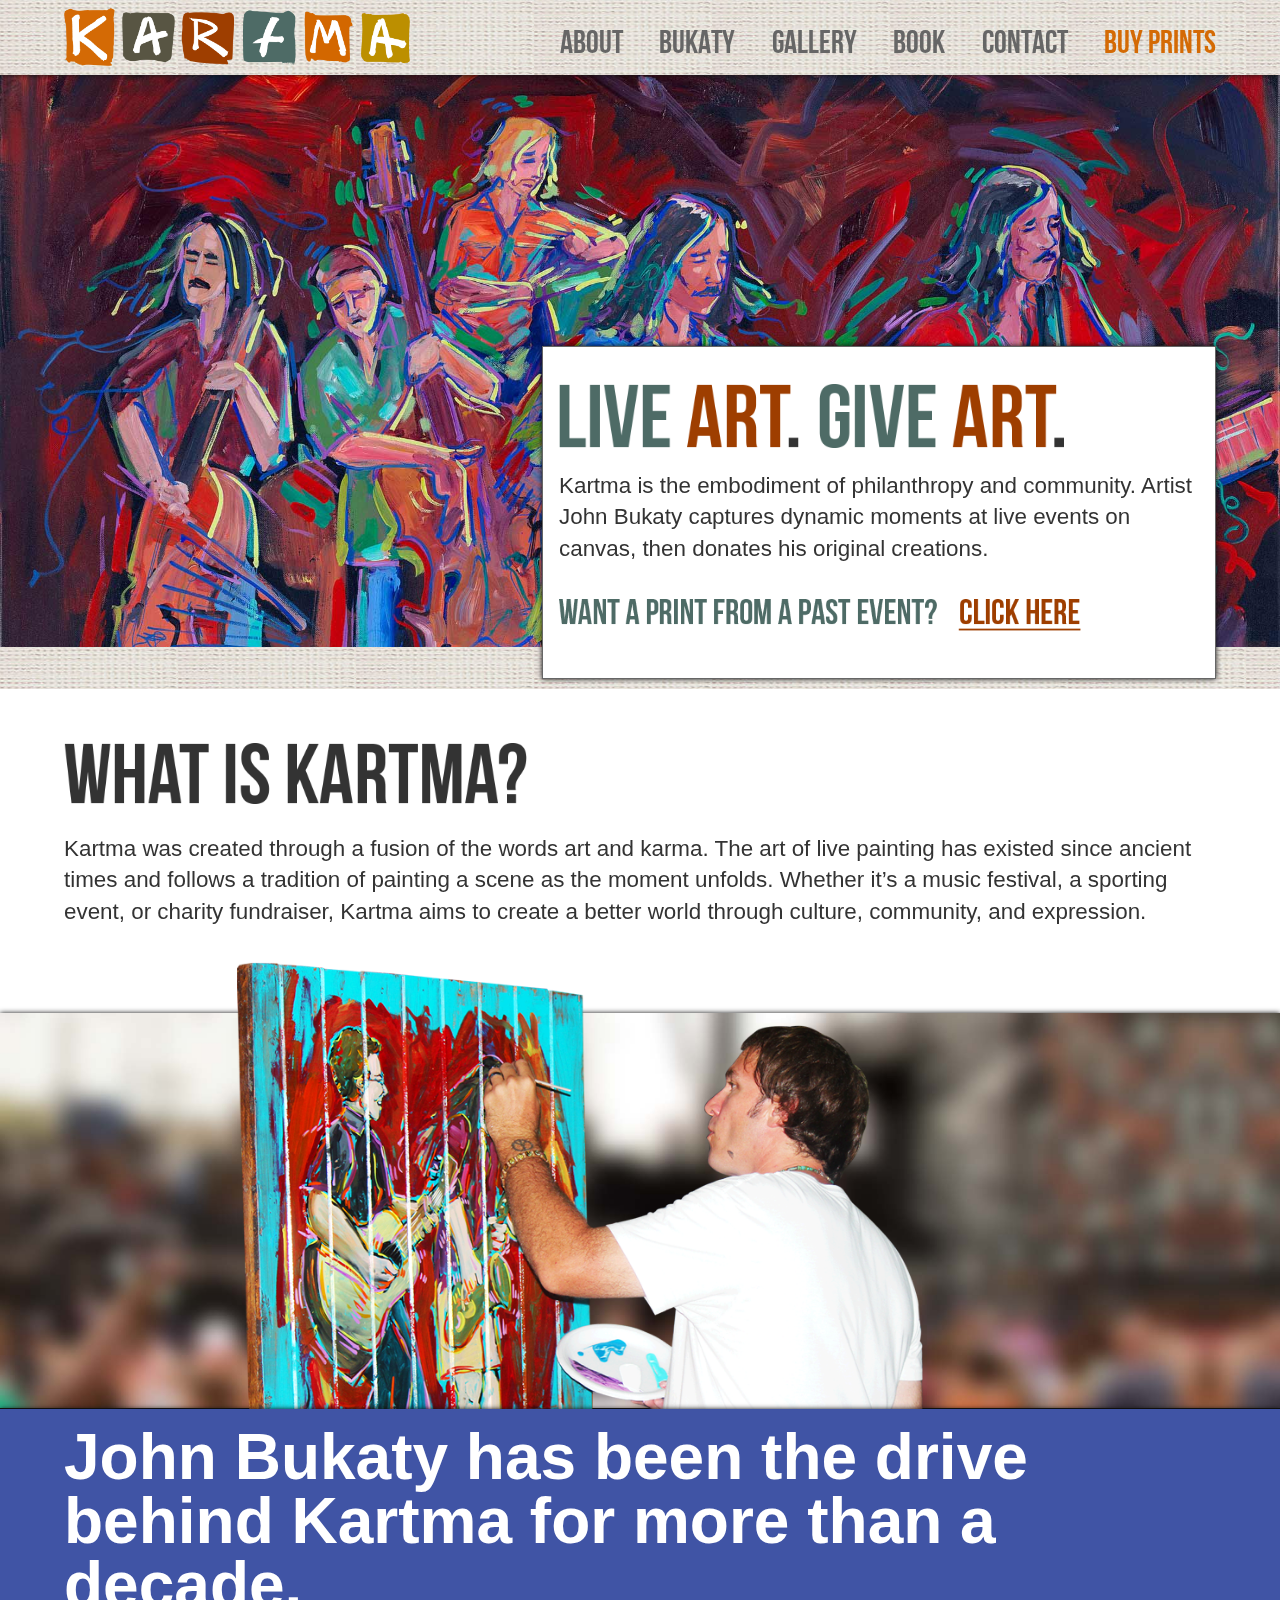
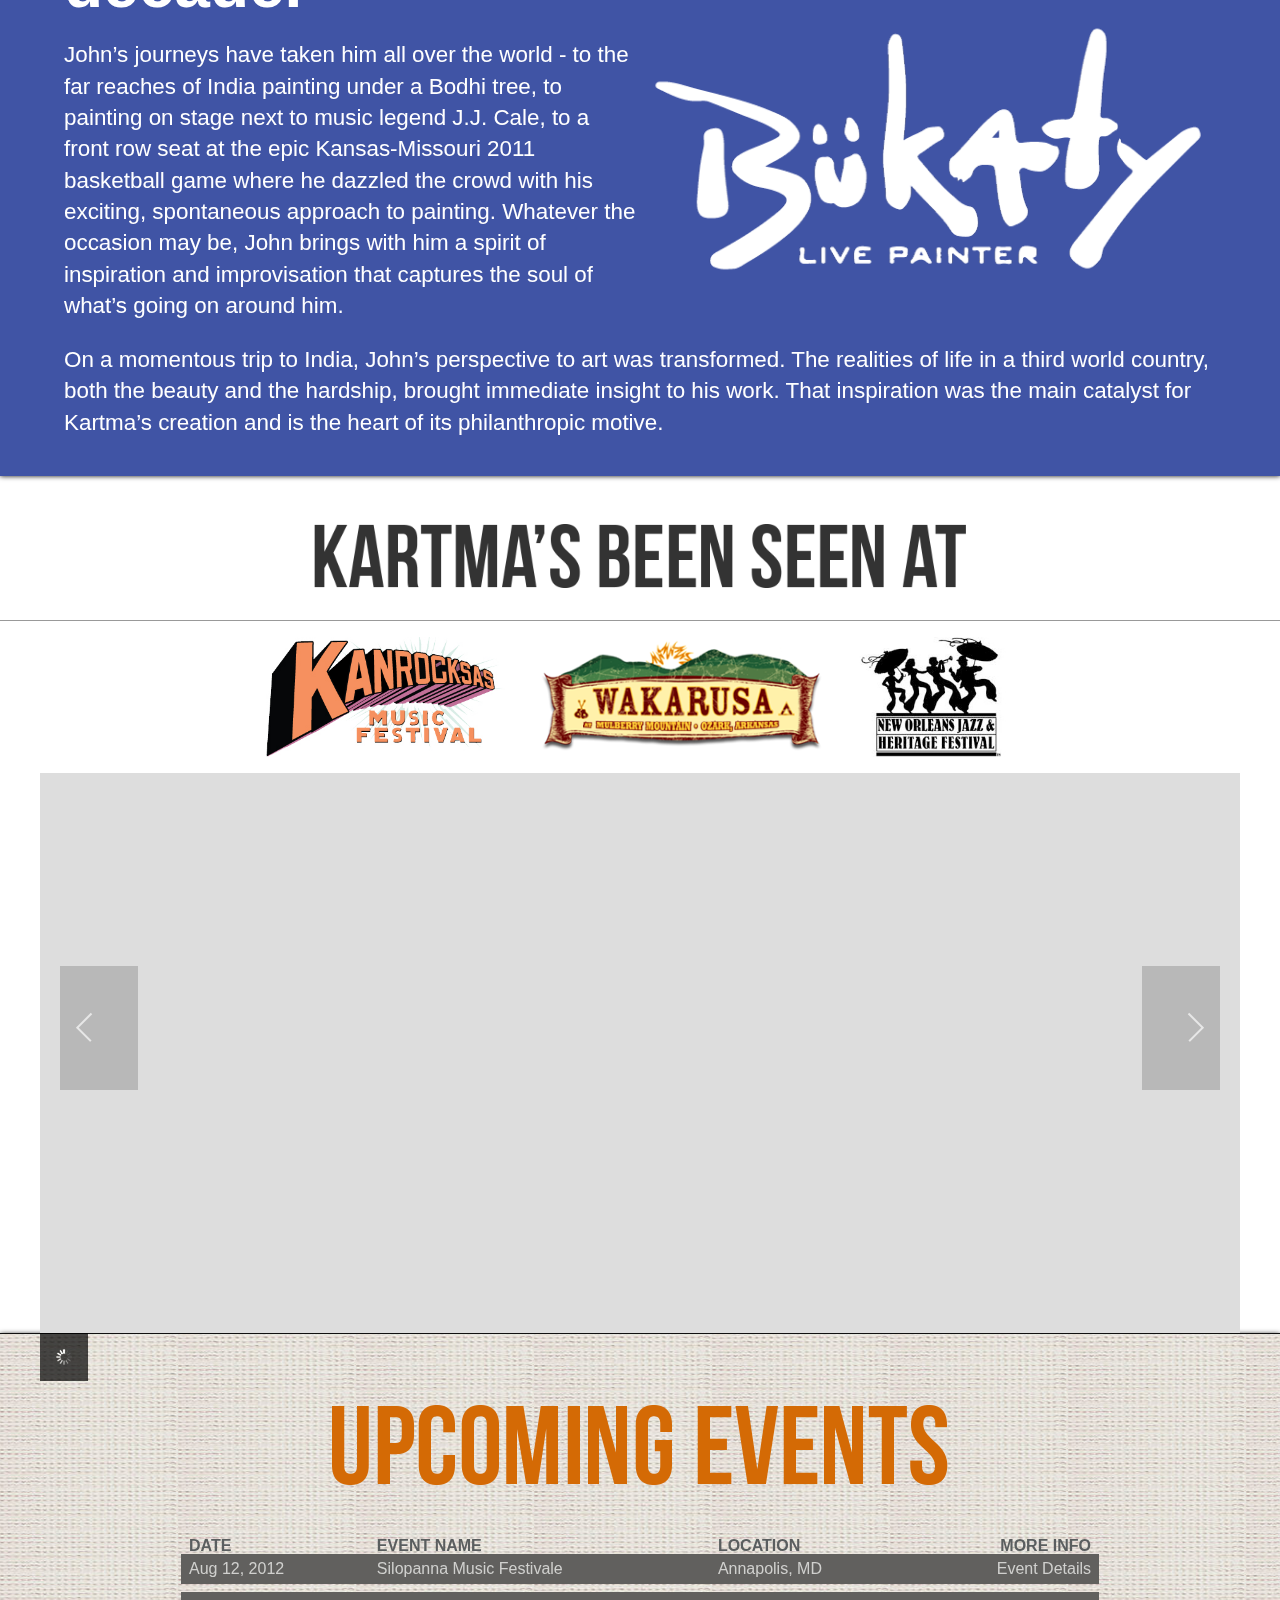
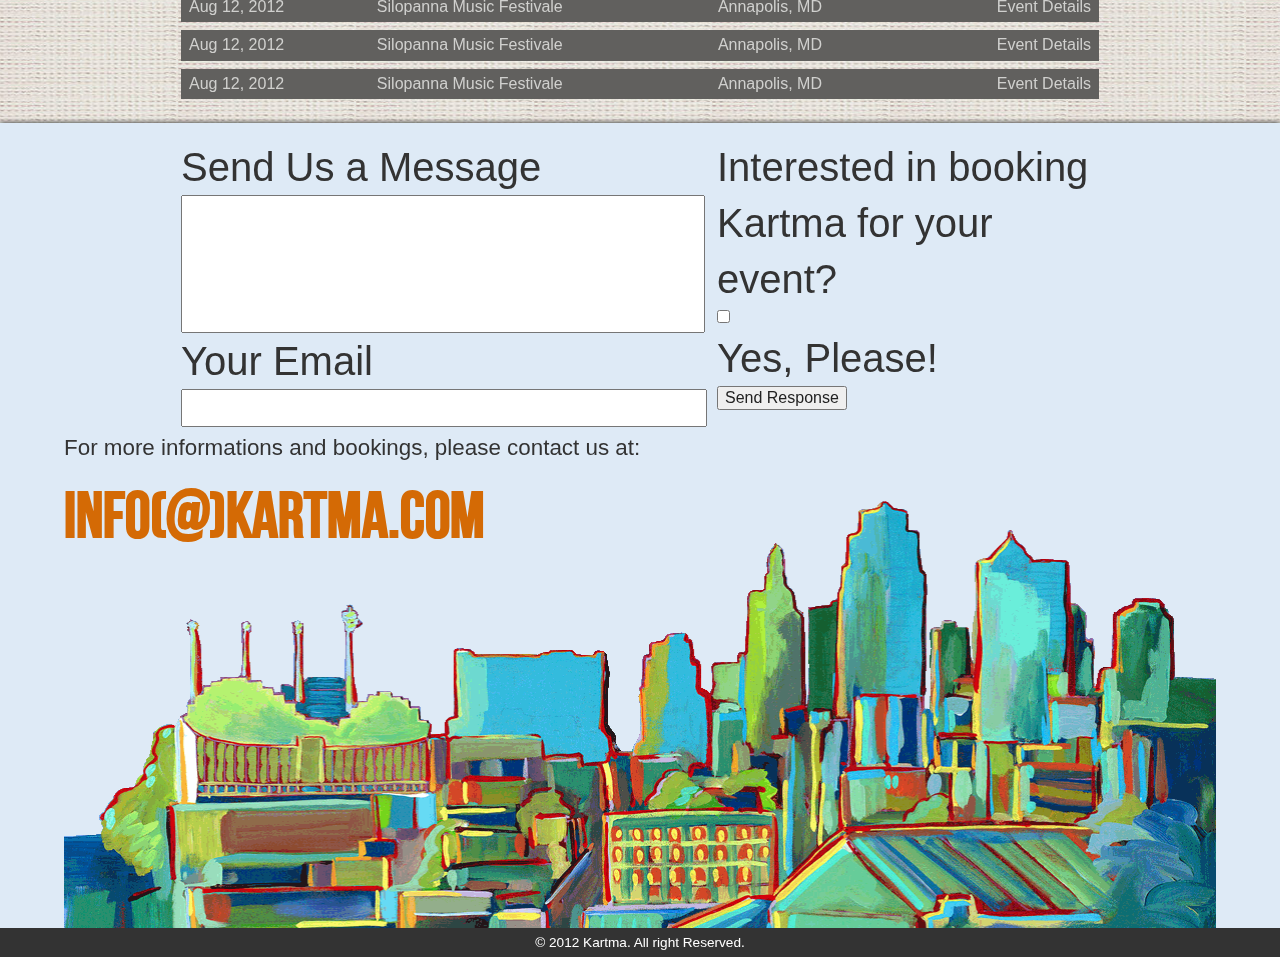
==== index.html @ 20abb948 "completed events and added contact" ====
<!doctype html>
<!--[if lt IE 7]> <html class="no-js lt-ie9 lt-ie8 lt-ie7" lang="en"> <![endif]-->
<!--[if IE 7]>    <html class="no-js lt-ie9 lt-ie8" lang="en"> <![endif]-->
<!--[if IE 8]>    <html class="no-js lt-ie9" lang="en"> <![endif]-->
<!--[if gt IE 8]><!--> <html class="no-js" lang="en"> <!--<![endif]-->
<head>
  <meta charset="utf-8">
  <meta http-equiv="X-UA-Compatible" content="IE=edge,chrome=1">
  <title>Kartma | Live Event Painting and Prints</title>
  <meta name="description" content="Kartma features live painter John Bukaty, donating his original works and selling prints.">
  <meta name="author" content="Coty Beasley & Beasley Creative">

  <meta name="viewport" content="width=device-width">
  <link rel="stylesheet" href="css/style.css">

  <script src="js/libs/modernizr-2.5.3.min.js"></script>
  <script src="js/ijp-0.6.js"></script>
</head>
<body>
  <!--[if lt IE 7]><p class=chromeframe>Your browser is <em>ancient!</em> <a href="http://browsehappy.com/">Upgrade to a different browser</a> or <a href="http://www.google.com/chromeframe/?redirect=true">install Google Chrome Frame</a> to experience this site.</p><![endif]-->
  <nav class="shadow clearfix">
    <hgroup class="clearfix">
      <img id="mainLogo" src="img/kartma_logo_horiz.png" title="Kartma Live Art Prints" alt="Kartma Logo">
    <div id="mainNav">
      <a href="#about">About</a>
      <a href="#bukatyHeader">Bukaty</a>
      <a href="#seenAt">Gallery</a>
      <a href="#contact">Book</a>
      <a href="#contact">Contact</a>
      <a id="buyPrints" href="http://kartma.bigcartel.com">Buy Prints</a>
    </div><!-- end #mainNav -->
    </hgroup>
  </nav>
  
  <header class="clearfix">
    <article class="shadow">
      <h1>
        <img src="img/liveart_giveart.png" title="Live Art. Give Art." alt="Live Art. Give Art.">
      </h1>
      <p>Kartma is the embodiment of philanthropy and community. Artist John Bukaty captures dynamic moments at live events on canvas, then donates his original creations.</p>
      <h2>
        <a href="http://kartma.bigcartel.com"><img src="img/wantPastPrint.png" title="Want a print of one of our pieces?"></a>
      </h2>
    </article>
  </header>
  <section id="about">
    <article>
      <h1 class="title">
        <img src="img/aboutKartma.png">
      </h1>
      <p>Kartma was created through a fusion of the words art and karma. The art of live painting has existed since ancient times and follows a tradition of painting a scene as the moment unfolds. Whether it’s a music festival, a sporting event, or charity fundraiser, Kartma aims to create a better world through culture, community, and expression.</p>
    </article>
  </section>
  <div id="bukatyHeader" class="shadow">
    <div id="bukatyWrapper">
      <img id="JohnBukaty" src="img/JohnBukaty.png">
    </div><!-- end #JohnBukaty -->
  </div><!-- end #bukatyHeader -->
  <section id="bukaty" class="shadow">
    <article class="clearfix">
      <h1>John Bukaty has been the drive behind Kartma for more than a decade.</h1>
      <img src="img/bukatyLogo.png">
      <p>John’s journeys have taken him all over the world - to the far reaches of India painting under a Bodhi tree, to painting on stage next to music legend J.J. Cale, to a front row seat at the epic Kansas-Missouri 2011 basketball game where he dazzled the crowd with his exciting, spontaneous approach to painting. Whatever the occasion may be, John brings with him a spirit of inspiration and improvisation that captures the soul of what’s going on around him.</p>
      <p>On a momentous trip to India, John’s perspective to art was transformed. The realities of life in a third world country, both the beauty and the hardship, brought immediate insight to his work. That inspiration was the main catalyst for Kartma’s creation and is the heart of its philanthropic motive.</p>
    </article>
  </section>
  <section id="seenAt" class="clearfix">
    <h1 class="title"><img class="center" src="img/seenAt.png"></h1>
    <div id="seenAt_Logos">
      <img src="img/events/kanrocksas_logo.jpg" title="Kanrocksas" alt="Kanrocksas">
      <img src="img/events/wakarusa_logo.png" title="Wakarusa" alt="Wakarusa">
      <img src="img/events/noJazzFest_logo.jpg" title="New Orleans Jazz Fest" alt="New Orleans Jazz Fest">
    </div><!-- end #seenAt_Logos -->
    <div id="galleriaWrap" class="clearfix">
      <article id="galleria"></article>
    </div><!-- end #galleriaWrap -->
  </section>

  <section id="events" class="clearfix shadow">
    <img class="ui-upcoming-events" src="img/eventsTitle.png" />
    <table>
      <thead>
        <tr>
          <th>Date</th>
          <th>Event Name</th>
          <th>Location</th>
          <th class="info">More Info</th>
        </tr>
      </thead>
      <tbody>
        <!--js-->
      </tbody>
    </table>
  </section>

  <section id="contact" class="clearfix shadow">

    <form name="contact.php">
      <div class="left">
        <fieldset>
          <label for="form-message">Send Us a Message</label>
          <textarea id="form-message"></textarea>
        </fieldset>
        <fieldset>
          <label for="form-email">Your Email</label>
          <input id="form-email" type="text"/>
        </fieldset>
      </div>
      <fieldset class="book-prompt">
        <label for="form-booking">Interested in booking Kartma for your event?</label>
        <input id="form-booking" type="checkbox"/>
        <label for="form-booking">Yes, Please!</label>
      </fieldset>
      <input type="submit" name="submit" value="Send Response">
    </form>

    <article>
      <p>For more informations and bookings, please contact us at:</p>
      <h1 class="title orange">info(@)kartma.com</h1>
      <img class="footer-bg" src="img/footerBackground.png">
    </article>
  </section>

  <footer>
    <small>&copy 2012 Kartma. All right Reserved.</small>
  </footer>


  <script src="//ajax.googleapis.com/ajax/libs/jquery/1.7.1/jquery.min.js"></script>
  <script>window.jQuery || document.write('<script src="js/libs/jquery-1.7.1.min.js"><\/script>')</script>

  <script src="js/plugins.js"></script>
  <script src="js/script.js"></script>
  <script src="js/supersized.js"></script>
  <!-- load Galleria -->
  <script src="js/galleria/galleria-1.2.8.min.js"></script>
  <!-- load picasa plugin -->
  <script src="js/galleria/plugins/picasa/galleria.picasa.min.js"></script>

  <script>
    jQuery(function($){
      
      $.supersized({
        slides  :   [ {image : 'img/banner.jpg'} ]
      });

    });

    $(window).load(function() {
  
      $("header, #supersized").animate({
      opacity: 1
      }, 600);
      $('nav, #container').delay(1200).slideDown(2000);
    
  });
  </script>

  <script>
  // Load the classic theme
  Galleria.loadTheme('js/galleria/themes/classic/galleria.classic.min.js');

  // Initialize Galleria
  Galleria.run('#galleria', {
      picasa: 'useralbum:110191036223292858666/Kartma',
      picasaOptions: {
          sort: 'date-posted-desc',
          imageSize: 'big'
      }
  });
  </script>

  <script>
    var _gaq=[['_setAccount','UA-31805864-2'],['_trackPageview']];
    (function(d,t){var g=d.createElement(t),s=d.getElementsByTagName(t)[0];
    g.src=('https:'==location.protocol?'//ssl':'//www')+'.google-analytics.com/ga.js';
    s.parentNode.insertBefore(g,s)}(document,'script'));
  </script>
</body>

</html>
---- css/style.css ----
/* HTML5 Boilerplate  */

@font-face {
    font-family: 'BebasNeueRegular';
    src: url('BebasNeue-webfont.eot');
    src: url('BebasNeue-webfont.eot?#iefix') format('embedded-opentype'),
         url('BebasNeue-webfont.woff') format('woff'),
         url('BebasNeue-webfont.ttf') format('truetype'),
         url('BebasNeue-webfont.svg#BebasNeueRegular') format('svg');
    font-weight: normal;
    font-style: normal;
}

@font-face {
    font-family: 'DistrictThin';
    src: url('DistThin.otf') format('opentype');
    font-weight: normal;
    font-style: normal;
}

article, aside, details, figcaption, figure, footer, header, hgroup, nav, section { display: block; }
audio, canvas, video { display: inline-block; *display: inline; *zoom: 1; }
audio:not([controls]) { display: none; }
[hidden] { display: none; }

html { font-size: 100%; -webkit-text-size-adjust: 100%; -ms-text-size-adjust: 100%; }
html, button, input, select, textarea { font-family: sans-serif; color: #222; }
body { margin: 0; font-size: 1em; line-height: 1.4; }

::-moz-selection { background: #D46A05; color: #fff; text-shadow: none; }
::selection { background: #D46A05; color: #fff; text-shadow: none; }

a { color: #00e; }
a:visited { color: #551a8b; }
a:hover { color: #06e; }
a:focus { outline: thin dotted; }
a:hover, a:active { outline: 0; }
abbr[title] { border-bottom: 1px dotted; }
b, strong { font-weight: bold; }
blockquote { margin: 1em 40px; }
dfn { font-style: italic; }
hr { display: block; height: 1px; border: 0; border-top: 1px solid #ccc; margin: 1em 0; padding: 0; }
ins { background: #ff9; color: #000; text-decoration: none; }
mark { background: #ff0; color: #000; font-style: italic; font-weight: bold; }
pre, code, kbd, samp { font-family: monospace, serif; _font-family: 'courier new', monospace; font-size: 1em; }
pre { white-space: pre; white-space: pre-wrap; word-wrap: break-word; }

q { quotes: none; }
q:before, q:after { content: ""; content: none; }
small { font-size: 85%; }
sub, sup { font-size: 75%; line-height: 0; position: relative; vertical-align: baseline; }
sup { top: -0.5em; }
sub { bottom: -0.25em; }

ul, ol { margin: 1em 0; padding: 0 0 0 40px; }
dd { margin: 0 0 0 40px; }
nav ul, nav ol { list-style: none; list-style-image: none; margin: 0; padding: 0; }

img { border: 0; -ms-interpolation-mode: bicubic; vertical-align: middle; }
svg:not(:root) { overflow: hidden; }
figure { margin: 0; }

form { margin: 0; }
fieldset { border: 0; margin: 0; padding: 0; }

label { cursor: pointer; }
legend { border: 0; *margin-left: -7px; padding: 0; white-space: normal; }
button, input, select, textarea { font-size: 100%; margin: 0; vertical-align: baseline; *vertical-align: middle; }
button, input { line-height: normal; }
button, input[type="button"], input[type="reset"], input[type="submit"] { cursor: pointer; -webkit-appearance: button; *overflow: visible; }
button[disabled], input[disabled] { cursor: default; }
input[type="checkbox"], input[type="radio"] { box-sizing: border-box; padding: 0; *width: 13px; *height: 13px; }
input[type="search"] { -webkit-appearance: textfield; -moz-box-sizing: content-box; -webkit-box-sizing: content-box; box-sizing: content-box; }
input[type="search"]::-webkit-search-decoration, input[type="search"]::-webkit-search-cancel-button { -webkit-appearance: none; }
button::-moz-focus-inner, input::-moz-focus-inner { border: 0; padding: 0; }
textarea { overflow: auto; vertical-align: top; resize: vertical; }
input:valid, textarea:valid {  }
input:invalid, textarea:invalid { background-color: #f0dddd; }

table { border-collapse: collapse; border-spacing: 0; }
td { vertical-align: top; }

.chromeframe { margin: 0.2em 0; background: #ccc; color: black; padding: 0.2em 0; }

/* ************
 Page Styles 
 *************/

/* Global Styles */
body {background:#111; font-family:helvetica, sans-serif; color: #333;}
h1 img, h2 img { height:1em; }
.center {display:block; margin:0 auto;}
a {text-decoration:none;}

/* Brand Colors */
.blue { color:#4e6b66; }
.sienna { color:#9e3e00; }
.orange { color:#d46a05; }
.grey { color:#666; }
.black { color:#333; }

/* Typography */
.title{font-family:'BebasNeueRegular';}
.title img {max-width:100%;}
h1 {-webkit-margin-before: 0; -webkit-margin-after: 0;}
h1 {font-size:4em; margin: 0; line-height: 1em;}
h2 {font-size:2em;}
p { font-size:1.4em; }

/* Animation Styles */
#supersized, header { opacity:0; }

/* Global CSS3 Effects */
.shadow {
-moz-box-shadow: 0 0 5px #111;
-webkit-box-shadow: 0 0 5px #111;
box-shadow: 0 0 5px #111;
}

/* Global & Main Containers */
header { display: block; width:90%; margin:0 auto; }
section, footer {display: block; width:100%; margin:0;}
section {background:#fff; padding:1em 0;}
hgroup, section article { margin:0 auto; }
article, #bukatyWrapper {max-width: 1200px; width:90%;}

/* Navigation */
nav {background:url(../img/canvasTexture.jpg); position:fixed; top:0; left:0; width:100%; padding: 0.5em 0; z-index:1000;}
nav a, nav a:visited, nav a:active {font-size:2em; margin-left:1em; color:#666; font-family:'BebasNeueRegular', sans-serif; text-transform:uppercase;}
nav a:hover {color:#333;}
hgroup {width:90%;}
#mainLogo {float:left;}
#mainLogo {min-width:10%; max-width:30%;}
#mainNav {float:right; text-align:right; margin-top:1.2%;}
#buyPrints {color:#d46a05;}
#buyPrints:hover {color:#000;}


/* Header */
#banner {display: block; width:100%; max-width:1920px; margin:0 auto;}
header {position: relative;}
header article {margin-top:30%; float:right; background:#fff; padding:2em 1em 1em; width:40em; border:1px solid #666;}

/* About */
#about { background: url(../img/canvasTexture.jpg) #fff repeat-x; padding:4em 0 4em; margin-top:-2.5%;}
#about article {padding-top:2em;}

/* Bukaty */
#bukatyHeader {background:url(../img/bukatySpot_bkground.jpg) repeat-x left top; background-size:auto 100%; width:100%; height:auto; position: relative; z-index:200;}
#bukatyWrapper {display:block; margin:0 auto; text-align:center;}
img#JohnBukaty {margin-top: -3.2em; z-index:900; width:60%; margin-right:10%;}
#bukaty {background:#4054a5; color:#fff; z-index:300; position: relative; padding:1em 0;}
#bukaty article h1 {display: block; width:100%;}
#bukaty article img {float:right; width:50%;}

/* Seen At */
#seenAt {padding-bottom:0;border-bottom:1px solid #111;}
#seenAt h1 {padding:0.5em; border-bottom:1px solid #999;}
#seenAt_Logos {text-align:center;}
#seenAt_Logos img {padding:1em 1%; max-width:23%; max-height:7.5em;}

/* Gallery */
#galleriaWrap {background:#fff;}
#galleria {width:100%;}
.galleria-thumbnails {margin:0 auto;}

/* Events */
#events{
 background:url(../img/canvasTexture.jpg);
}
#events .ui-upcoming-events{
  margin: 55px auto 30px;
  display: block;
}
#events table{
  margin: auto;
  border-collapse: separate;
  border-spacing: 0 8px;
  width: 918px;
}
#events a{
  color: #D0D0CE;
}
#events th{
  text-transform: uppercase;
  color: #5A5E5F;
  padding: 0 8px;
  text-align: left;
  position: relative;
  top: 12px;
}
#events td{
  background: #61605E;
  padding: 4px 8px;
  color: #D0D0CE;
}
#events .info{
  text-align: right;
}

/* Contact */
#contact{
  background: #deeaf6;
  background-size: auto 100%;
  padding-bottom:0;
  overflow: hidden;
}
#contact form{
  margin: auto;
  width: 918px;
}
#contact label{
  display: block;
  font-size: 40px;
}
#contact textarea,
#contact [type="text"]{
  width: 506px;
  padding: 8px;
}
#contact textarea{
  height: 120px;
  resize: none;
}
#contact .book-prompt{
  float: none;
  overflow: hidden;
}
#contact .footer-bg{
  margin:-10% 0 -3%;
  width:100%;
  z-index:400;
}
#contact .left{
  margin-right: 10px;
}

/* Position */
.left{
  float: left;
}

/* Footer */
footer {text-align: center; padding:0.2em 0; background:#333; color:#fff;}

/* ************
 Plugin Styles 
 *************/

/*Supersize Plugin Styles*/
body { height:100%; }
img{ border:none; }
#supersized-loader { position:absolute; top:50%; left:50%; z-index:0; width:60px; height:60px; margin:-30px 0 0 -30px; text-indent:-999em; background:url(../img/progress.gif) no-repeat center center;}
#supersized { position:fixed; left:0; top:0; overflow:hidden; z-index:-999; height:100%; width:100%; }
#supersized img{ width:auto; height:auto; position:relative; outline:none; border:none; }
#supersized a { z-index:-30; position:fixed; overflow:hidden; top:0; left:0; width:100%; height:100%; background:#111; display:block; }
#supersized a.image-loading { background:#4a6c87 url(../img/progress.gif) no-repeat center center; width:100%; height:100%; }

/* Galleria Plugin Styles */
#galleria{height:35em; min-height:10em; max-height:50em;}
.galleria-image-nav-right, .galleria-image-nav-left, .galleria-thumb-nav-left, .galleria-thumb-nav-right {background-color:#666;}
.galleria-image-nav-right {border-right: 1em solid #666;}
.galleria-image-nav-left {border-left: 1em solid #666;}

/* ************
 Device Styles 
 *************/

/* Smaller than standard 1200 (devices and browsers) */
  @media only screen and (max-width: 1200px) {
   /* Navigation */
   #mainLogo {display: block; margin:0 auto; float:none;}
   #mainNav {display: block; float: none; text-align:center; clear:both; line-height: 0; padding: 1.2em 0 0.2em;}

   /* Header */
   header article {margin-top:50%;}
   }

/* Smaller than standard 960 (devices and browsers) */
  @media only screen and (max-width: 960px) { }

/* Tablet Portrait size to standard 960 (devices and browsers) */
  @media only screen and (min-width: 768px) and (max-width: 959px) { }

/* All Mobile Sizes (devices and browser) */
  @media only screen and (max-width: 767px) {
    /* Typography */
    h1 {font-size:2em;}

    /* Nav */
    nav { position:inherit; top:auto; text-align:center; }
    #mainLogo {width:70%; max-width:70%; float: none;}
    #mainNav a {display: none;}
    #buyPrints {display: block !important; margin:0; font-size:3em; line-height:1em;}

    
    /* Header */
    header article.shadow {float: none; width: 90%; margin: 50% auto 0; padding: 5%;}
    header article.shadow img {display: block; margin:0 auto;}

    /* Content */
    body {font-size:0.8em;}
    section {width:100%;}
    section article {width:80%;}
    article img {width:100%; height:auto; display: block; margin:0 auto;}

    /* Bukaty */
    img#JohnBukaty {width:100%; margin-right:0;}
    #bukaty article img {display: block; float: none; width:100%;}

    /* Seen At */
    #seenAt_Logos img {max-width:30%;}


  }

/* Mobile Landscape Size to Tablet Portrait (devices and browsers) */
  @media only screen and (min-width: 480px) and (max-width: 767px) {
    /* Header */
    header article.shadow {margin: 25% auto 0;}
   }

  /* Mobile Portrait Size to Mobile Landscape Size (devices and browsers) */
  @media only screen and (max-width: 480px) {
    /* Nav */
    nav {text-align:center;}
    #mainLogo { width:80%;}

    /* Header */
    header article.shadow {margin: 60% auto 0;}
   }


.ir { display: block; border: 0; text-indent: -999em; overflow: hidden; background-color: transparent; background-repeat: no-repeat; text-align: left; direction: ltr; *line-height: 0; }
.ir br { display: none; }
.hidden { display: none !important; visibility: hidden; }
.visuallyhidden { border: 0; clip: rect(0 0 0 0); height: 1px; margin: -1px; overflow: hidden; padding: 0; position: absolute; width: 1px; }
.visuallyhidden.focusable:active, .visuallyhidden.focusable:focus { clip: auto; height: auto; margin: 0; overflow: visible; position: static; width: auto; }
.invisible { visibility: hidden; }
.clearfix:before, .clearfix:after { content: ""; display: table; }
.clearfix:after { clear: both; }
.clearfix { *zoom: 1; }

@media print {
  * { background: transparent !important; color: black !important; box-shadow:none !important; text-shadow: none !important; filter:none !important; -ms-filter: none !important; } 
  a, a:visited { text-decoration: underline; }
  a[href]:after { content: " (" attr(href) ")"; }
  abbr[title]:after { content: " (" attr(title) ")"; }
  .ir a:after, a[href^="javascript:"]:after, a[href^="#"]:after { content: ""; } 
  pre, blockquote { border: 1px solid #999; page-break-inside: avoid; }
  thead { display: table-header-group; } 
  tr, img { page-break-inside: avoid; }
  img { max-width: 100% !important; }
  @page { margin: 0.5cm; }
  p, h2, h3 { orphans: 3; widows: 3; }
  h2, h3 { page-break-after: avoid; }
}
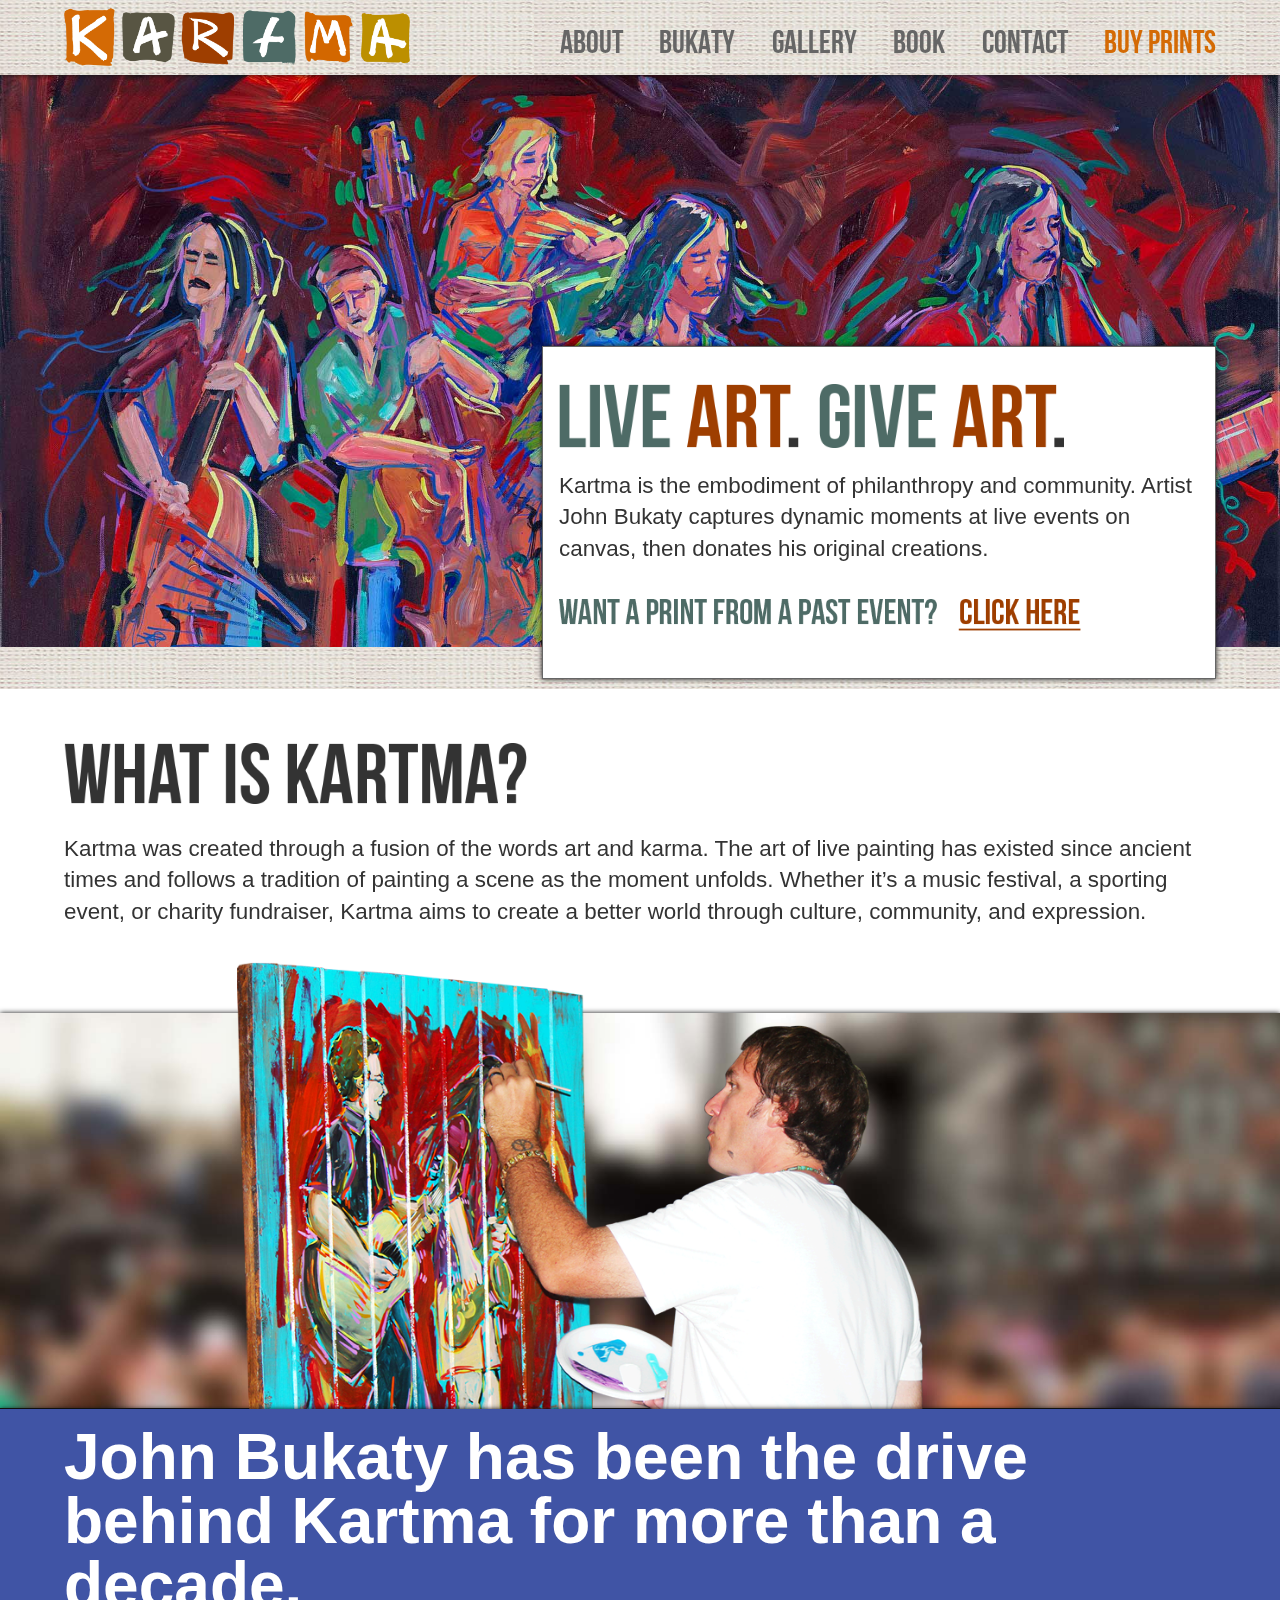
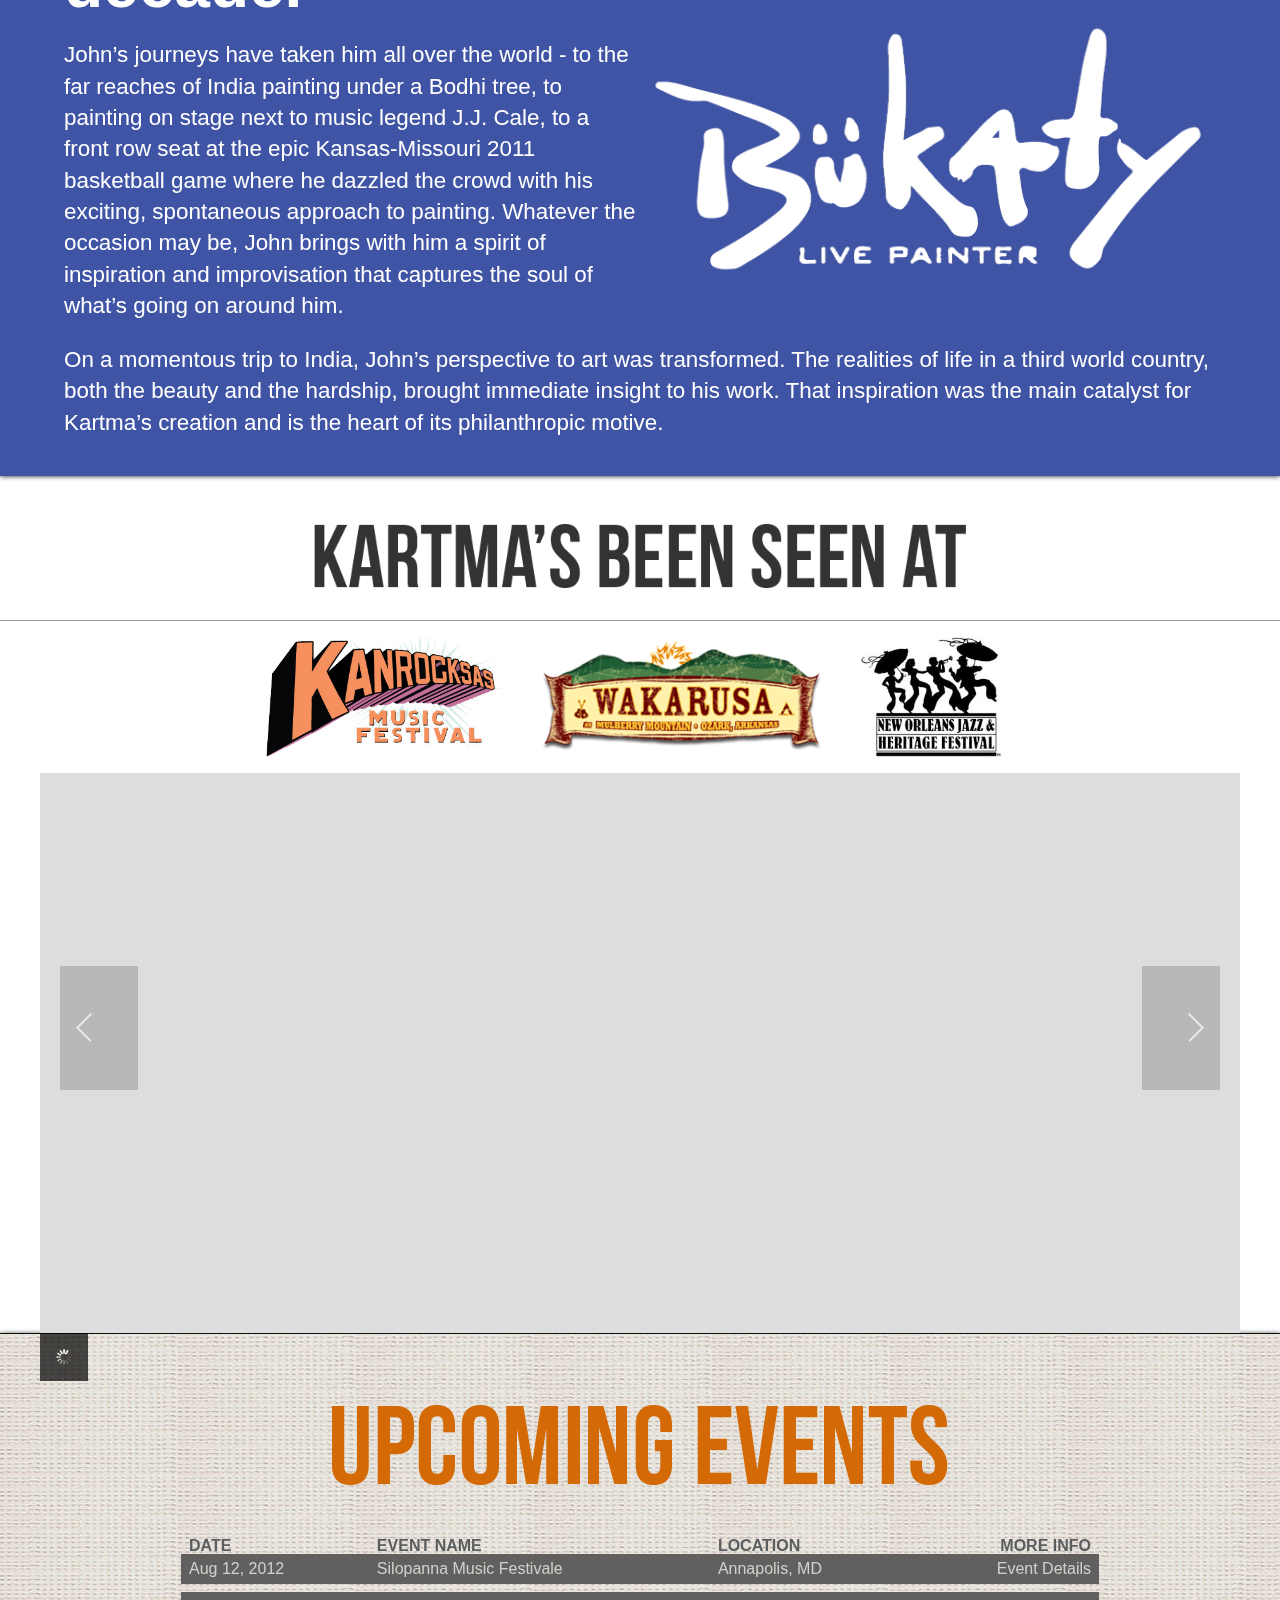
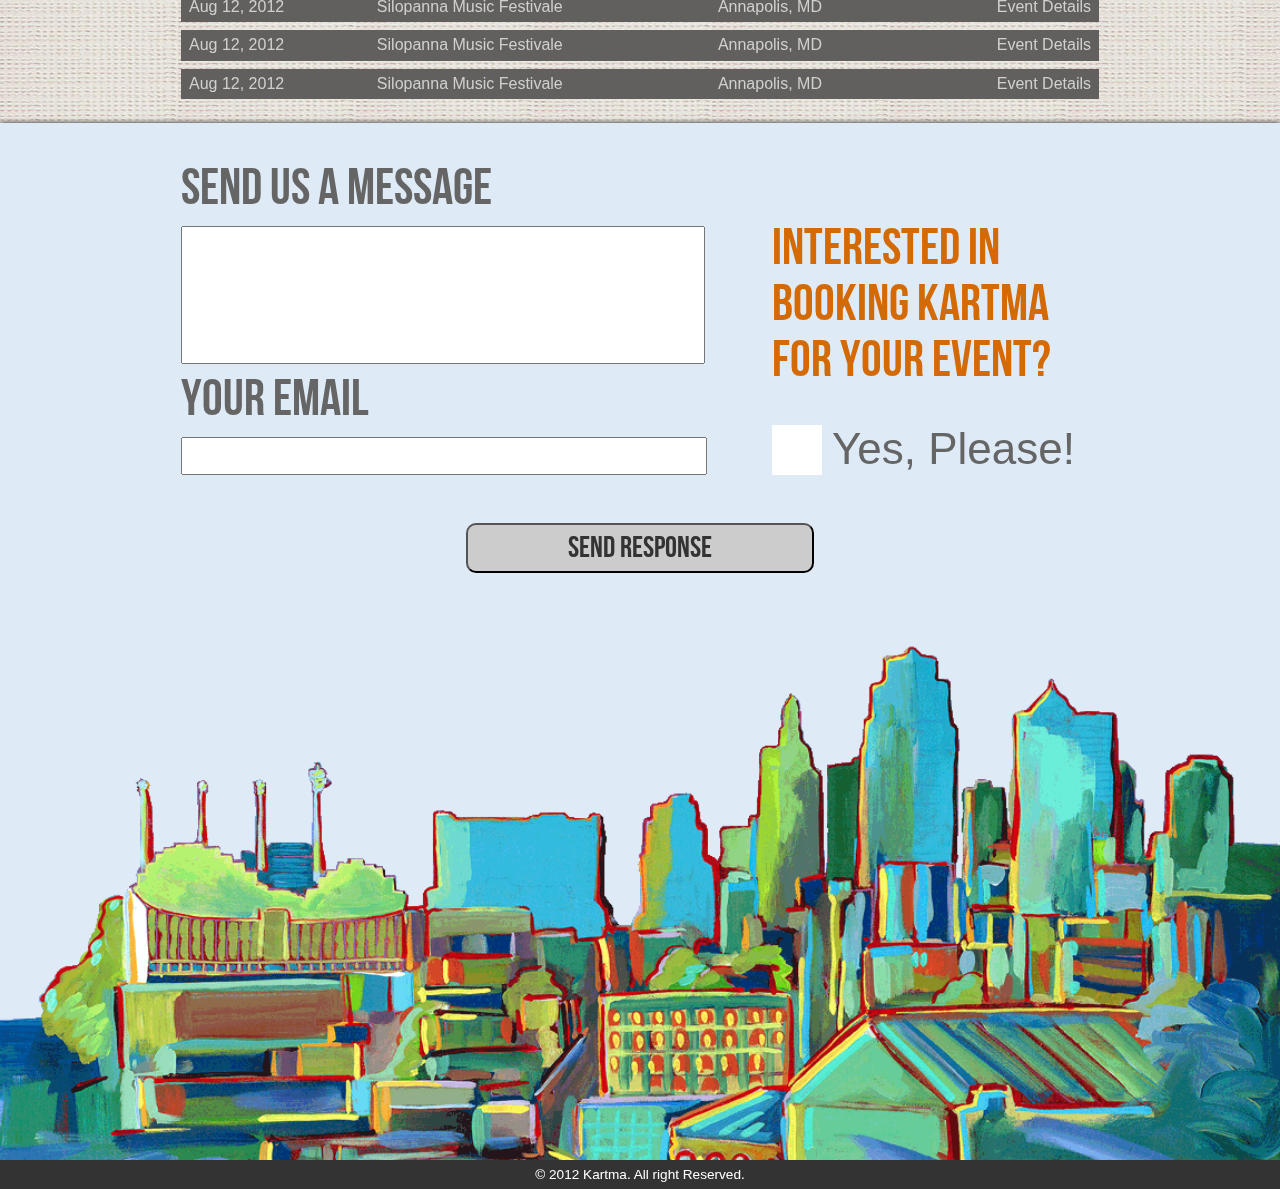
==== commit 890172ba: "added checkbox scripting" ====
--- a/index.html
+++ b/index.html
@@ -95,30 +95,28 @@
 
   <section id="contact" class="clearfix shadow">
 
-    <form name="contact.php">
+    <form id="contact-form" name="contact.php">
       <div class="left">
         <fieldset>
-          <label for="form-message">Send Us a Message</label>
-          <textarea id="form-message"></textarea>
+          <label id="form-message-label" for="form-message">Send Us a Message</label>
+          <textarea name="message" id="form-message"></textarea>
         </fieldset>
         <fieldset>
-          <label for="form-email">Your Email</label>
-          <input id="form-email" type="text"/>
+          <label id="form-email-label" for="form-email">Your Email</label>
+          <input name="email" id="form-email" type="text"/>
         </fieldset>
       </div>
       <fieldset class="book-prompt">
-        <label for="form-booking">Interested in booking Kartma for your event?</label>
-        <input id="form-booking" type="checkbox"/>
-        <label for="form-booking">Yes, Please!</label>
+        <label class="cta" for="form-booking">Interested in booking Kartma for your event?</label>
+        <div id="interest-checkbox">
+          <input name="event-interest" id="form-booking" type="checkbox"/>
+          <label for="form-booking">Yes, Please!</label>
+        </div>
       </fieldset>
-      <input type="submit" name="submit" value="Send Response">
+      <span class="submit"><input class="button" type="submit" name="submit" value="Send Response"></span>
     </form>
 
-    <article>
-      <p>For more informations and bookings, please contact us at:</p>
-      <h1 class="title orange">info(@)kartma.com</h1>
-      <img class="footer-bg" src="img/footerBackground.png">
-    </article>
+    <img class="footer-bg" src="img/footerBackground.png">
   </section>
 
   <footer>
--- a/css/style.css
+++ b/css/style.css
@@ -204,6 +204,8 @@
   background-size: auto 100%;
   padding-bottom:0;
   overflow: hidden;
+  color: #656565;
+  padding-top: 30px;
 }
 #contact form{
   margin: auto;
@@ -211,7 +213,9 @@
 }
 #contact label{
   display: block;
-  font-size: 40px;
+  font-size: 52px;
+  text-transform: uppercase;
+  font-family: 'BebasNeueRegular', sans-serif;
 }
 #contact textarea,
 #contact [type="text"]{
@@ -225,19 +229,65 @@
 #contact .book-prompt{
   float: none;
   overflow: hidden;
+  padding-top: 68px;
+  line-height: 3.5em;
 }
 #contact .footer-bg{
-  margin:-10% 0 -3%;
-  width:100%;
-  z-index:400;
+  /* margin: -10% 0 -3%; */
+  width: 100%;
 }
 #contact .left{
+  margin-right: 65px;
+  float: left;
+}
+#contact .submit{
+  display: block;
+  overflow: hidden;
+  clear: both;
+}
+#contact [type="submit"]{
+  display: block;
+  margin: 40px auto 0;
+  text-transform: uppercase;
+  padding: 5px 100px;
+  background: #CCCCCC;
+  font-size: 30px;
+  font-family: 'BebasNeueRegular', sans-serif;
+  color: #333;
+  -webkit-border-radius: 10px;
+  -moz-border-radius: 10px;
+  -ms-border-radius: 10px;
+  border-radius: 10px;
+}
+
+.book-prompt .cta{
+  color: #D46A05;
+}
+
+.error{
+  display: none;
+}
+
+.checkbox{
+  display: block;
+  height: 50px;
+  width: 50px;
+  float: left;
+  background: url(../img/formState_blank.png) no-repeat #fff;
   margin-right: 10px;
 }
-
-/* Position */
-.left{
-  float: left;
+.checkbox.checked{
+  background: url(../img/formState_checked.png) no-repeat #fff;
+}
+#interest-checkbox{
+  margin-top: 36px;
+  line-height: 3em;
+}
+#interest-checkbox label{
+  display: inline;
+  text-transform: none;
+  font-family: Arial;
+  font-size: 44px;
 }
 
 /* Footer */
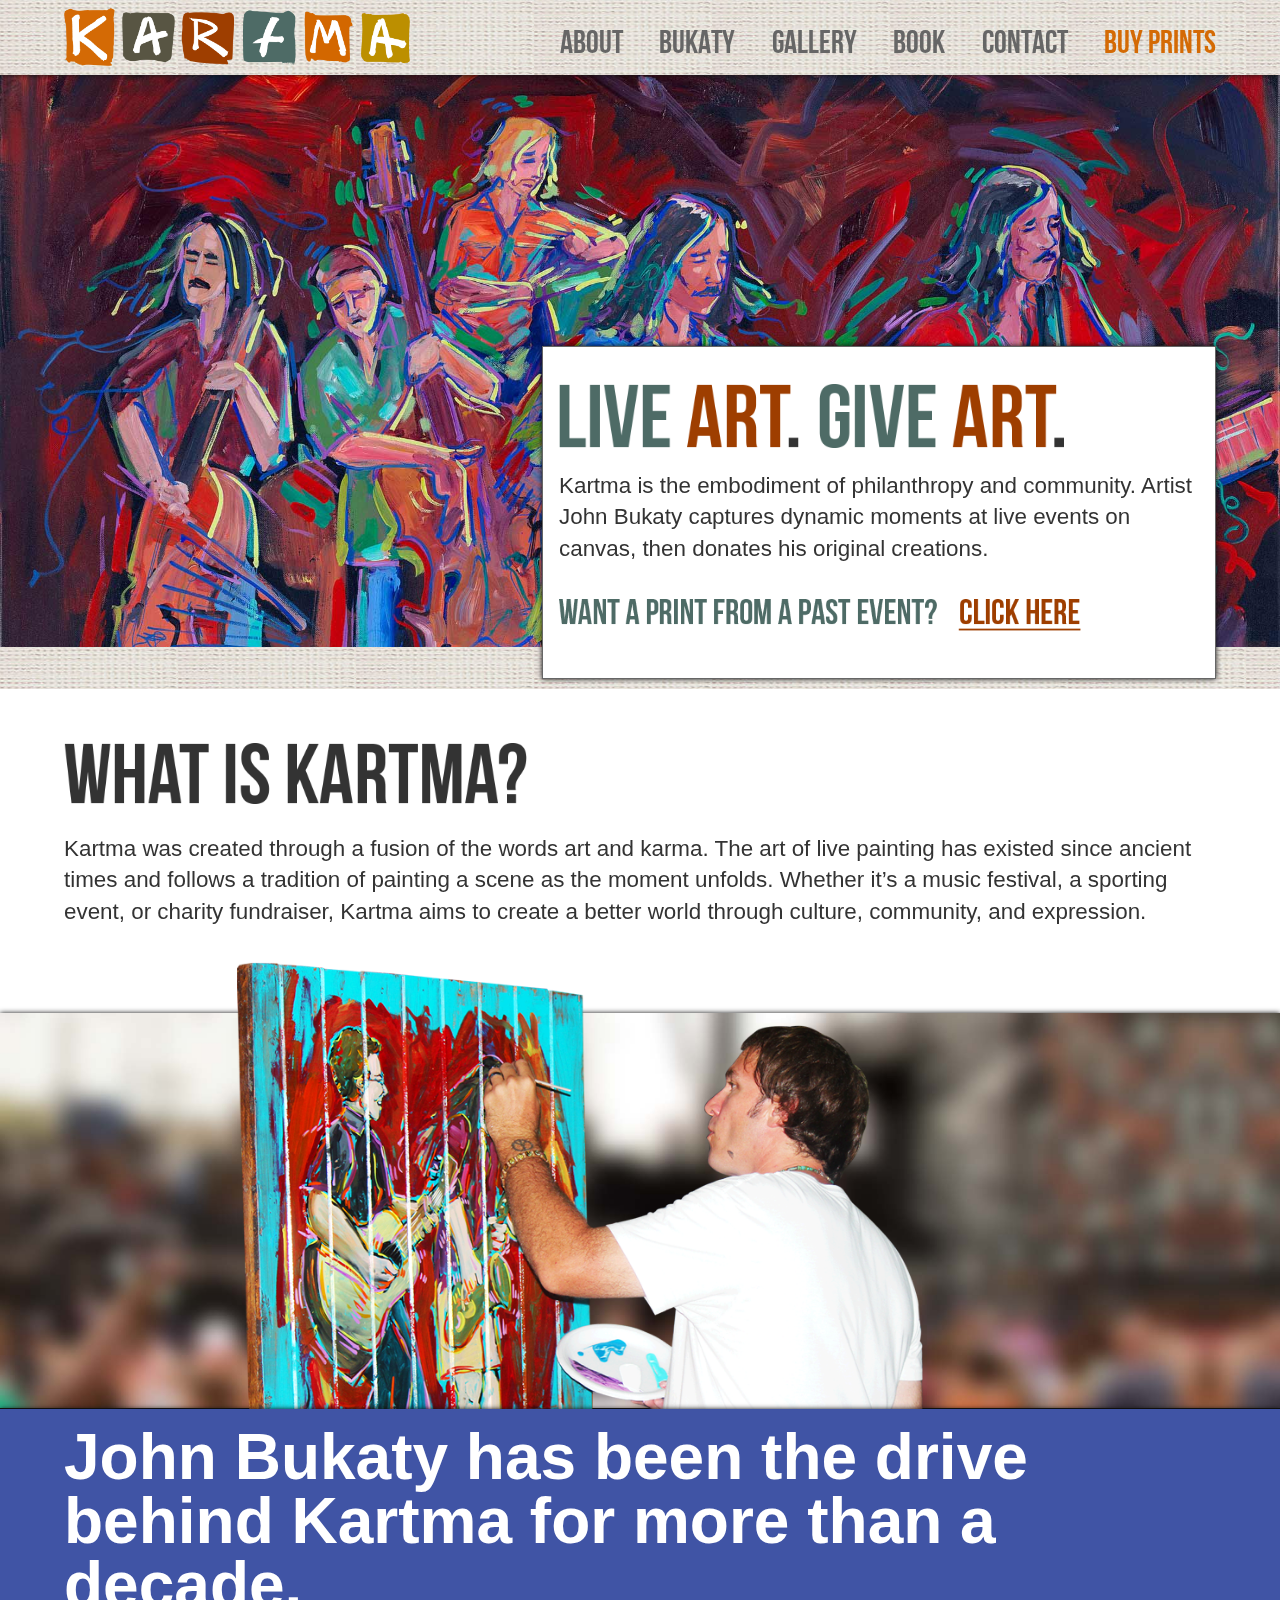
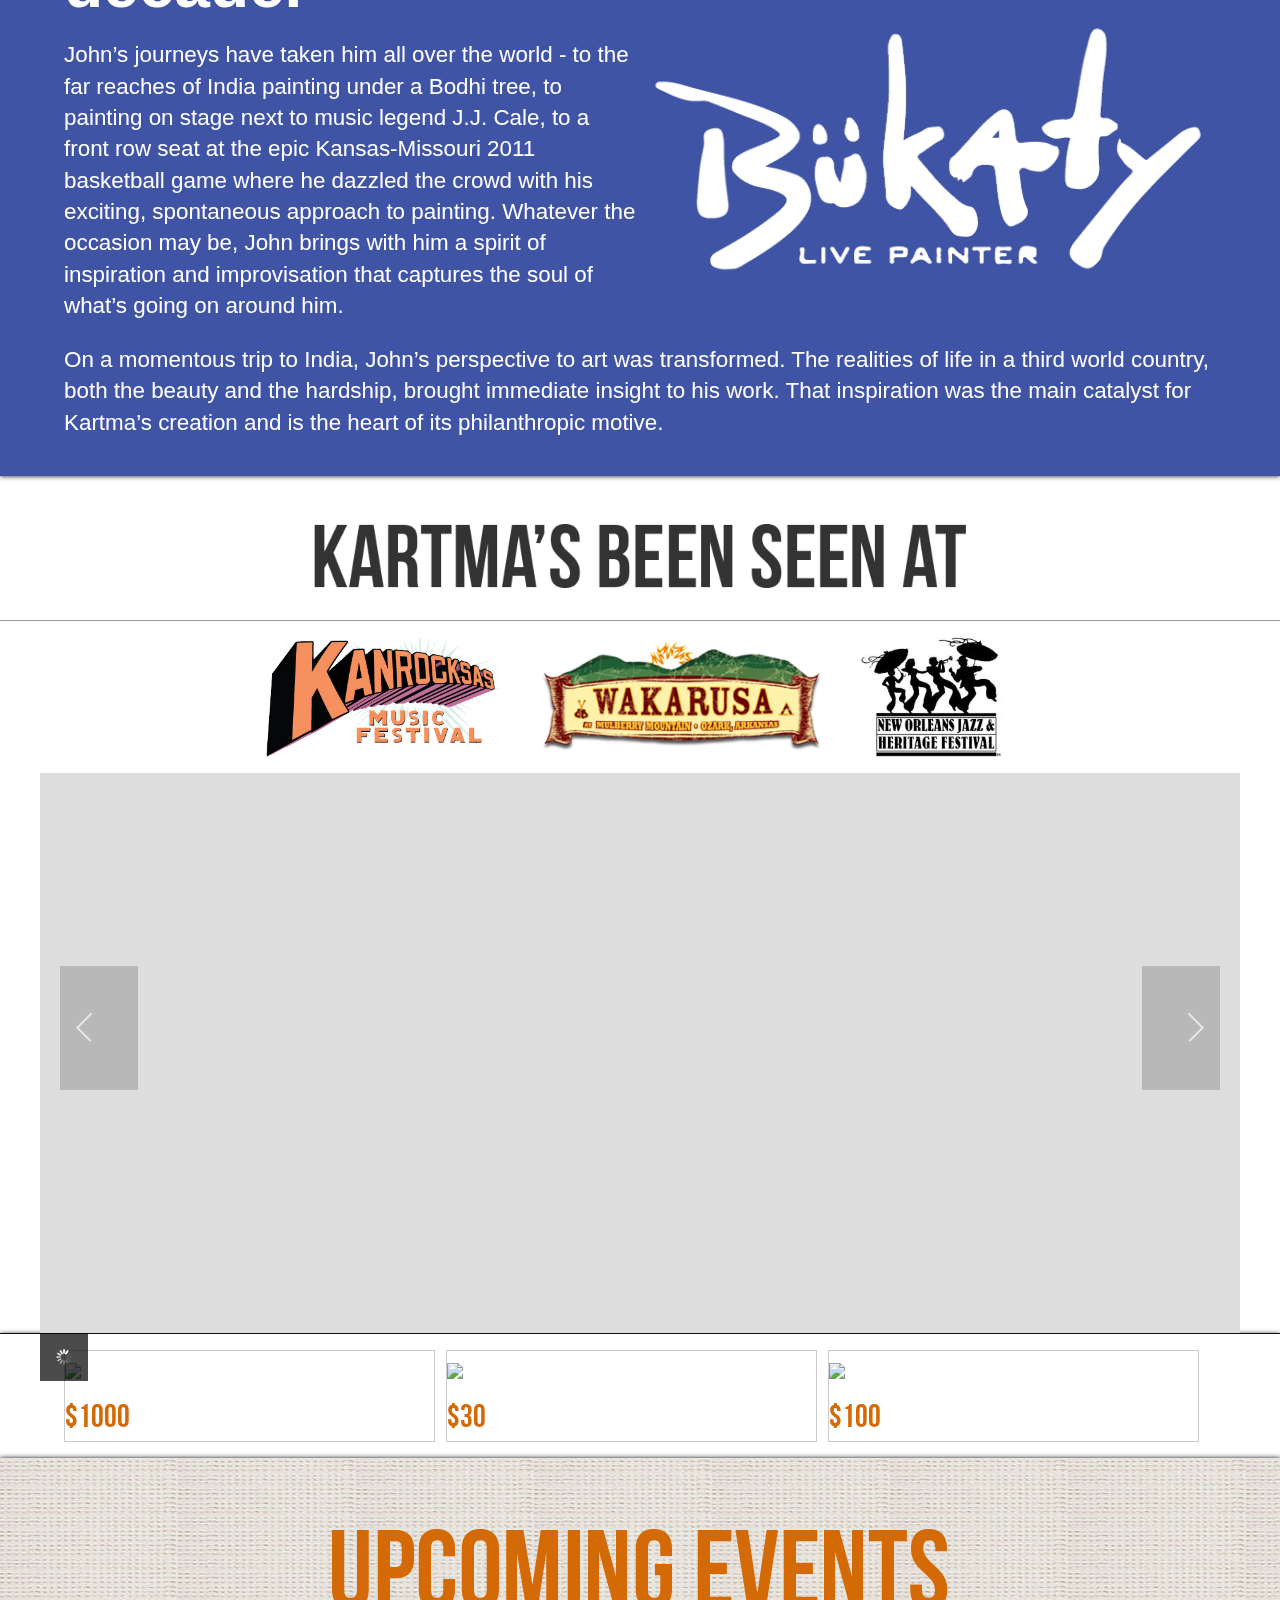
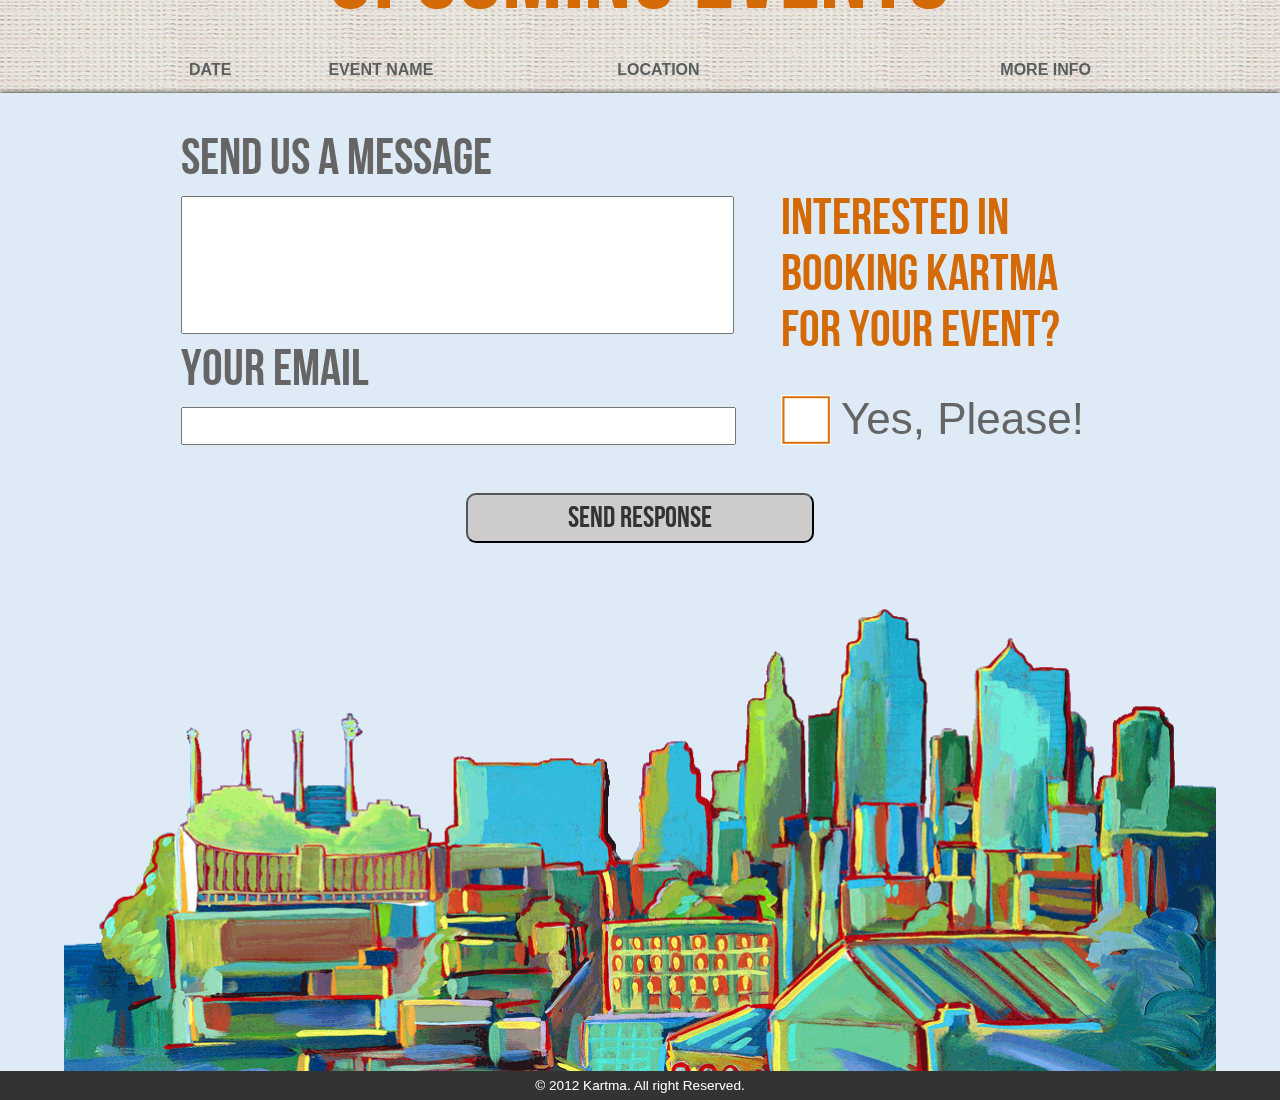
==== commit 9c4bf342: "responsive/donations" ====
--- a/index.html
+++ b/index.html
@@ -31,7 +31,7 @@
     </div><!-- end #mainNav -->
     </hgroup>
   </nav>
-  
+
   <header class="clearfix">
     <article class="shadow">
       <h1>
@@ -76,47 +76,56 @@
     </div><!-- end #galleriaWrap -->
   </section>
 
+  <section id="donate" class="clearfix shadow">
+    <article>
+      <ul><!--js--></ul>
+    </article>
+  </section>
+
   <section id="events" class="clearfix shadow">
-    <img class="ui-upcoming-events" src="img/eventsTitle.png" />
-    <table>
-      <thead>
-        <tr>
-          <th>Date</th>
-          <th>Event Name</th>
-          <th>Location</th>
-          <th class="info">More Info</th>
-        </tr>
-      </thead>
-      <tbody>
-        <!--js-->
-      </tbody>
-    </table>
+    <article>
+      <img class="ui-upcoming-events" src="img/eventsTitle.png" />
+      <table>
+        <thead>
+          <tr>
+            <th>Date</th>
+            <th>Event Name</th>
+            <th>Location</th>
+            <th class="info">More Info</th>
+          </tr>
+        </thead>
+        <tbody>
+          <!--js-->
+        </tbody>
+      </table>
+    </article>
   </section>
 
   <section id="contact" class="clearfix shadow">
+    <article>
+      <form id="contact-form" name="contact.php">
+        <fieldset class="book-prompt">
+          <label class="cta" for="form-booking">Interested in booking Kartma for your event?</label>
+          <div id="interest-checkbox">
+            <input name="event-interest" id="form-booking" type="checkbox"/>
+            <label for="form-booking">Yes, Please!</label>
+          </div>
+        </fieldset>
+        <div class="flow">
+          <fieldset>
+            <label id="form-message-label" for="form-message">Send Us a Message</label>
+            <textarea name="message" id="form-message"></textarea>
+          </fieldset>
+          <fieldset>
+            <label id="form-email-label" for="form-email">Your Email</label>
+            <input name="email" id="form-email" type="text"/>
+          </fieldset>
+        </div>
+        <span class="submit"><input class="button" type="submit" name="submit" value="Send Response"></span>
+      </form>
 
-    <form id="contact-form" name="contact.php">
-      <div class="left">
-        <fieldset>
-          <label id="form-message-label" for="form-message">Send Us a Message</label>
-          <textarea name="message" id="form-message"></textarea>
-        </fieldset>
-        <fieldset>
-          <label id="form-email-label" for="form-email">Your Email</label>
-          <input name="email" id="form-email" type="text"/>
-        </fieldset>
-      </div>
-      <fieldset class="book-prompt">
-        <label class="cta" for="form-booking">Interested in booking Kartma for your event?</label>
-        <div id="interest-checkbox">
-          <input name="event-interest" id="form-booking" type="checkbox"/>
-          <label for="form-booking">Yes, Please!</label>
-        </div>
-      </fieldset>
-      <span class="submit"><input class="button" type="submit" name="submit" value="Send Response"></span>
-    </form>
-
-    <img class="footer-bg" src="img/footerBackground.png">
+      <img class="footer-bg" src="img/footerBackground.png">
+    </article>
   </section>
 
   <footer>
--- a/css/style.css
+++ b/css/style.css
@@ -176,7 +176,8 @@
   margin: auto;
   border-collapse: separate;
   border-spacing: 0 8px;
-  width: 918px;
+  width: 100%;
+  max-width: 918px;
 }
 #events a{
   color: #D0D0CE;
@@ -209,7 +210,8 @@
 }
 #contact form{
   margin: auto;
-  width: 918px;
+  width: 100%;
+  max-width: 918px;
 }
 #contact label{
   display: block;
@@ -219,7 +221,7 @@
 }
 #contact textarea,
 #contact [type="text"]{
-  width: 506px;
+  width: 100%;
   padding: 8px;
 }
 #contact textarea{
@@ -227,18 +229,20 @@
   resize: none;
 }
 #contact .book-prompt{
-  float: none;
+  float: right;
   overflow: hidden;
   padding-top: 68px;
   line-height: 3.5em;
+  max-width: 318px;
 }
 #contact .footer-bg{
   /* margin: -10% 0 -3%; */
   width: 100%;
 }
-#contact .left{
-  margin-right: 65px;
-  float: left;
+#contact .flow{
+  overflow: hidden;
+  min-width: 320px;
+  padding-right: 65px;
 }
 #contact .submit{
   display: block;
@@ -380,6 +384,18 @@
     header article.shadow {margin: 60% auto 0;}
    }
 
+@media (max-width: 785px){
+  #contact .book-prompt{
+    float: none;
+    padding-bottom: 3em;
+    max-width: 100%;
+  }
+  #contact .book-prompt .cta{
+    font-size: 70px;
+    line-height: 1em;
+  }
+}
+
 
 .ir { display: block; border: 0; text-indent: -999em; overflow: hidden; background-color: transparent; background-repeat: no-repeat; text-align: left; direction: ltr; *line-height: 0; }
 .ir br { display: none; }
@@ -405,3 +421,33 @@
   p, h2, h3 { orphans: 3; widows: 3; }
   h2, h3 { page-break-after: avoid; }
 }
+
+.response{
+  text-align: center;
+  z-index: 10;
+  position: relative;
+  opacity: 0;
+}
+
+#donate ul{
+  list-style: none;
+  margin: 0;
+  padding: 0;
+}
+#donate li{
+  width: 32%;
+  margin-left: 1%;
+  float: left;
+  border: 1px solid #ccc;
+  font-family: 'BebasNeueRegular', sans-serif;
+  font-size: 2em;
+}
+#donate li:first-child{
+  margin-left: 0;
+}
+#donate img{
+  width: 100%;
+  height: auto;
+}
+
+
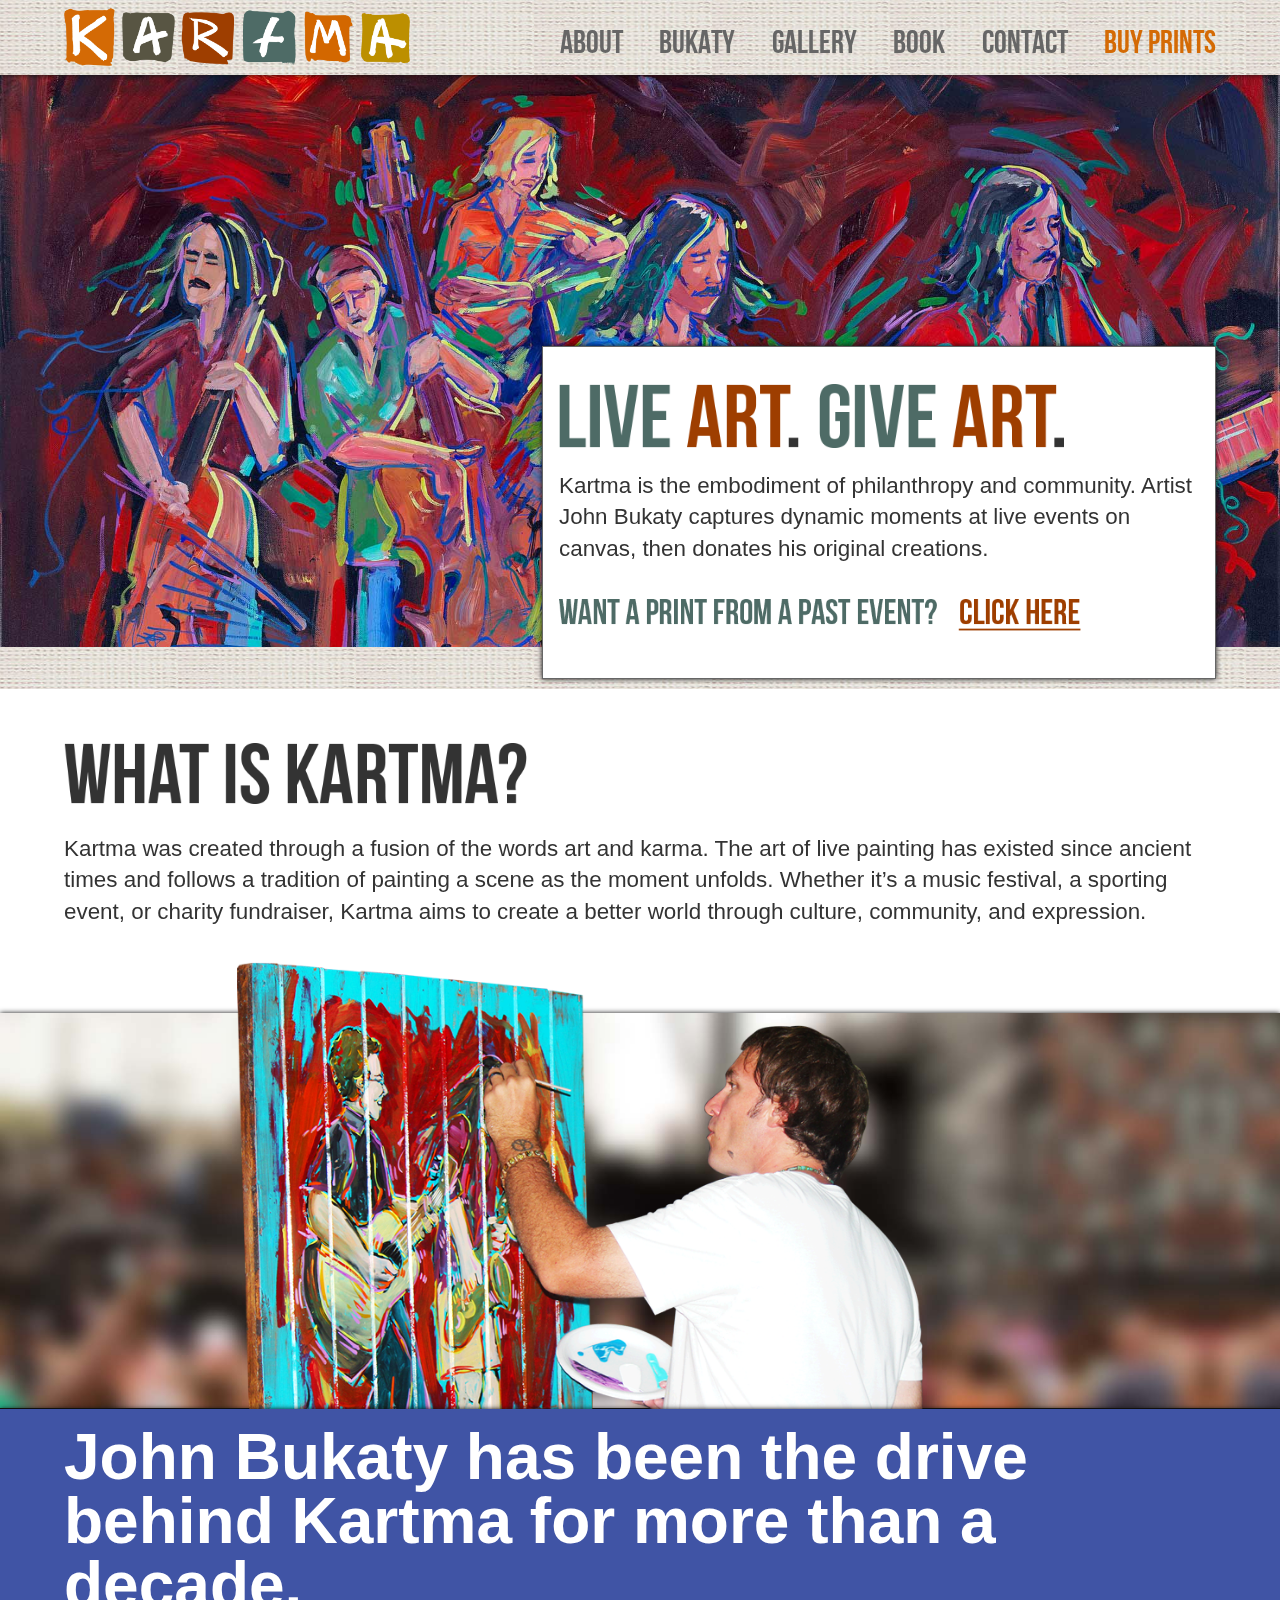
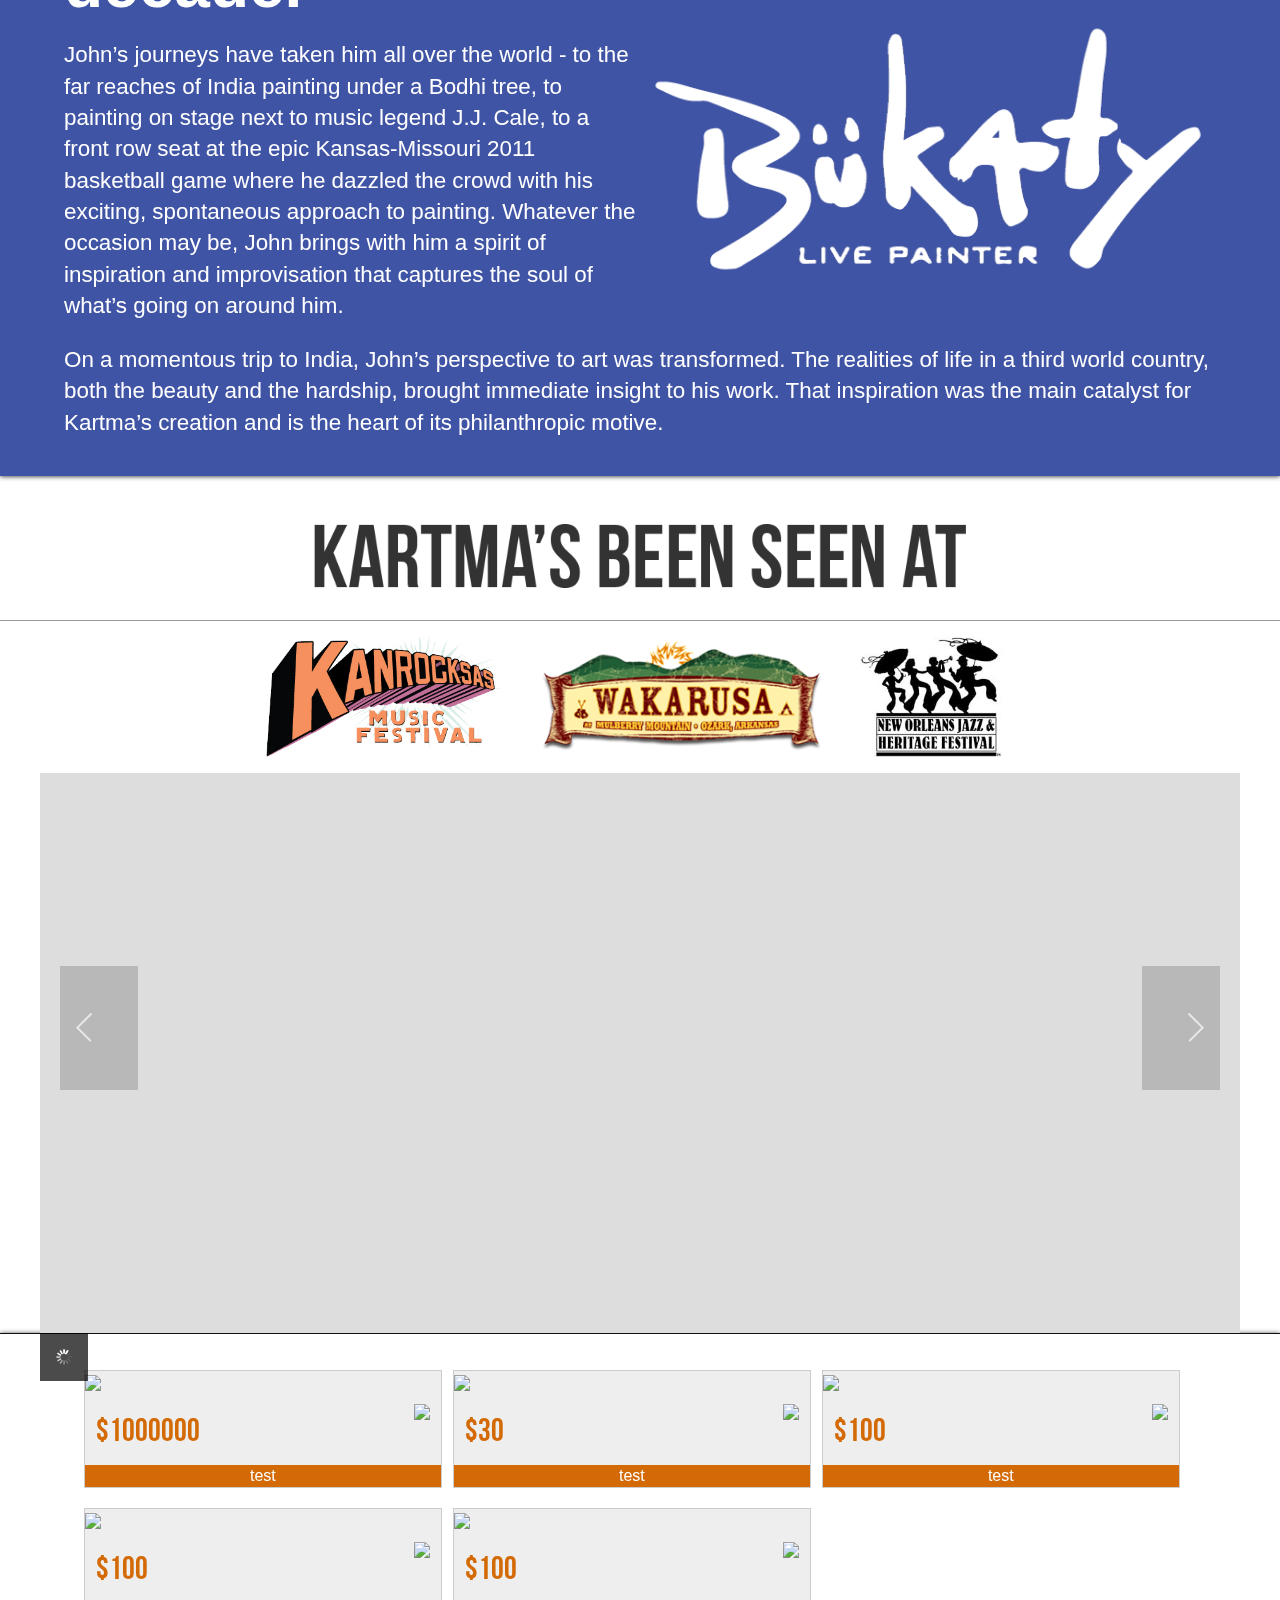
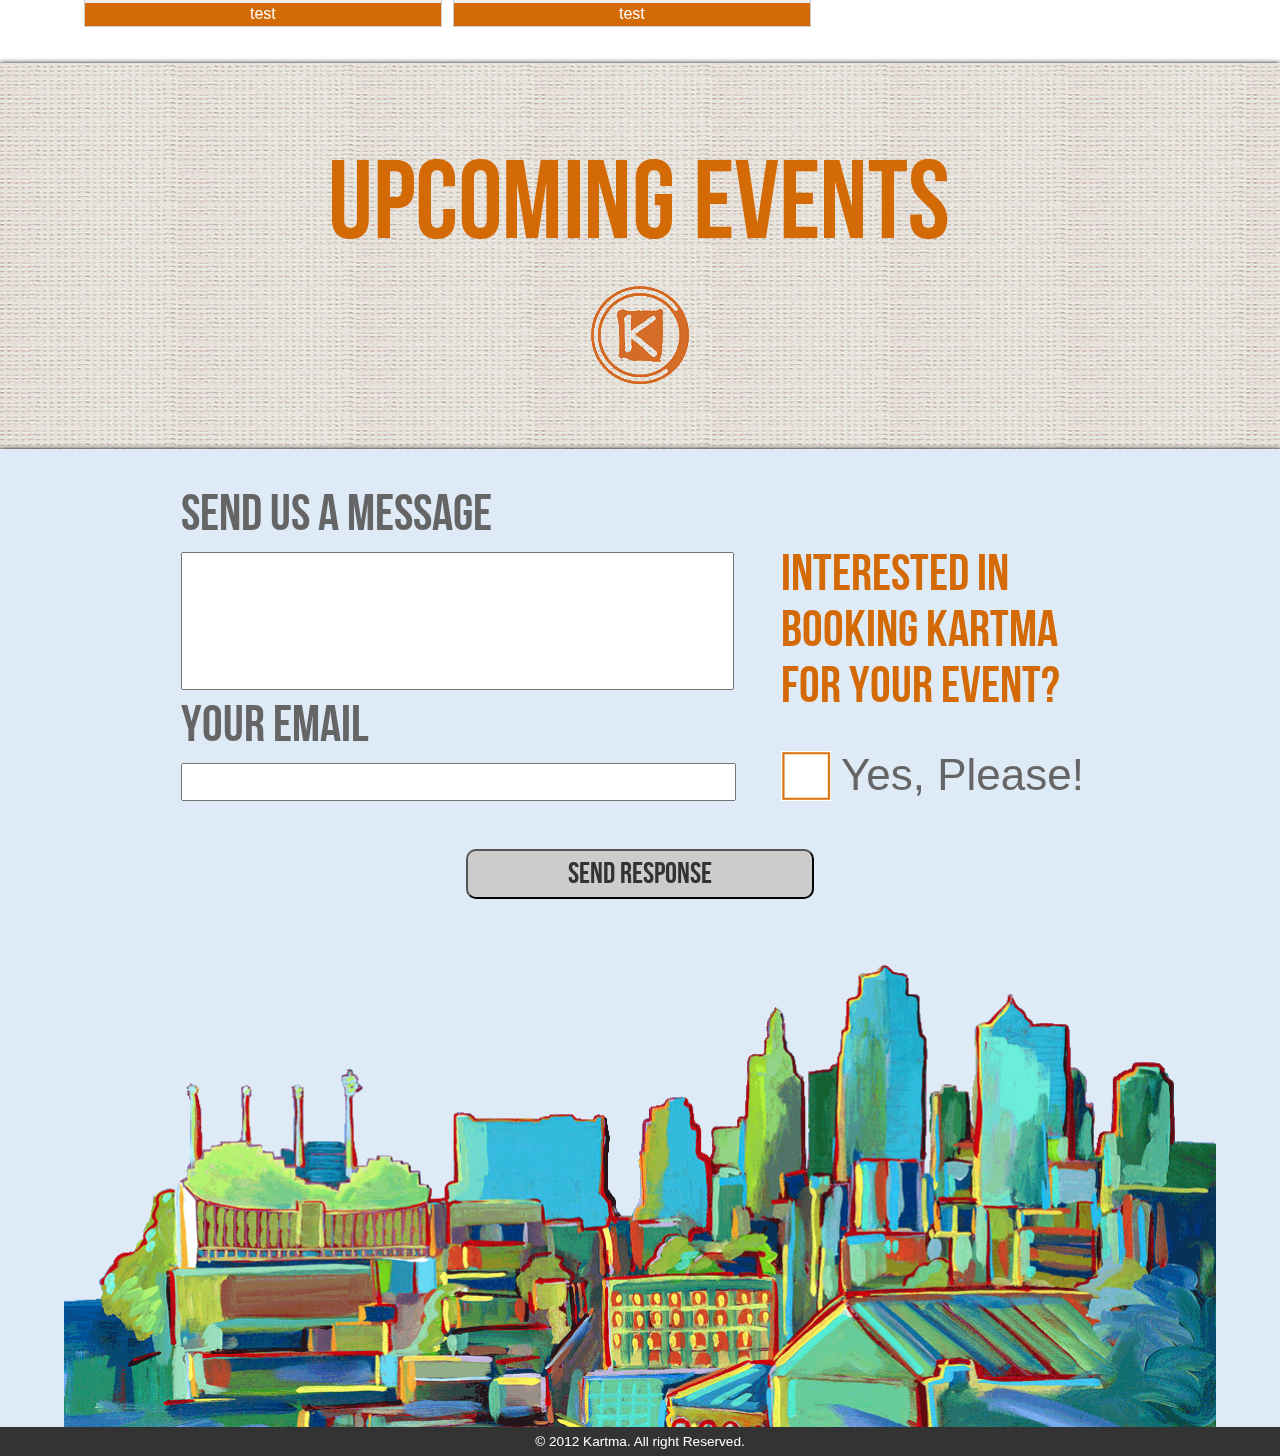
==== commit 59064d4e: "final visual changes" ====
--- a/index.html
+++ b/index.html
@@ -78,13 +78,13 @@
 
   <section id="donate" class="clearfix shadow">
     <article>
-      <ul><!--js--></ul>
     </article>
   </section>
 
   <section id="events" class="clearfix shadow">
     <article>
-      <img class="ui-upcoming-events" src="img/eventsTitle.png" />
+      <img class="ui-upcoming-events" src="img/eventsTitle.png"/>
+      <img class="ui-loading" src="img/KartmaLoadingAnimation.gif"/>
       <table>
         <thead>
           <tr>
--- a/css/style.css
+++ b/css/style.css
@@ -167,10 +167,12 @@
 /* Events */
 #events{
  background:url(../img/canvasTexture.jpg);
+ padding-bottom: 4em;
 }
 #events .ui-upcoming-events{
-  margin: 55px auto 30px;
-  display: block;
+  margin: 7% auto 4%;
+  display: block;
+  height: auto;
 }
 #events table{
   margin: auto;
@@ -178,6 +180,11 @@
   border-spacing: 0 8px;
   width: 100%;
   max-width: 918px;
+  display: none;
+}
+#events .ui-loading{
+  display: block;
+  margin: auto;
 }
 #events a{
   color: #D0D0CE;
@@ -433,21 +440,58 @@
   list-style: none;
   margin: 0;
   padding: 0;
+  overflow: hidden;
+  margin: 20px;
+}
+#doncate ul:first-child{
+  margin-top: 0;
 }
 #donate li{
   width: 32%;
   margin-left: 1%;
   float: left;
   border: 1px solid #ccc;
+  background: #eee;
+}
+#donate li:first-child{
+  margin-left: 0;
+}
+#donate .details{
   font-family: 'BebasNeueRegular', sans-serif;
   font-size: 2em;
-}
-#donate li:first-child{
-  margin-left: 0;
-}
-#donate img{
+  padding: 3%;
+  overflow: hidden;
+}
+#donate .caption{
+  background: #D46A05;
+  color: #fff;
+  text-align: center;
+  clear: both;
+}
+#donate .amount{
+  padding: 20px 0 0 0px;
+  line-height: .5em;
+  float: left;
+}
+#donate .charity_image{
   width: 100%;
   height: auto;
 }
-
-
+#donate .charity_logo{
+  float: right;
+  height: 50px;
+  width: auto;
+}
+
+@media (max-width: 680px){
+  #donate ul{
+    margin: 0;
+  }
+  #donate li{
+    width: 100%;
+    margin-left: 0;
+    float: none;
+    margin: 10px 0;
+  }
+}
+
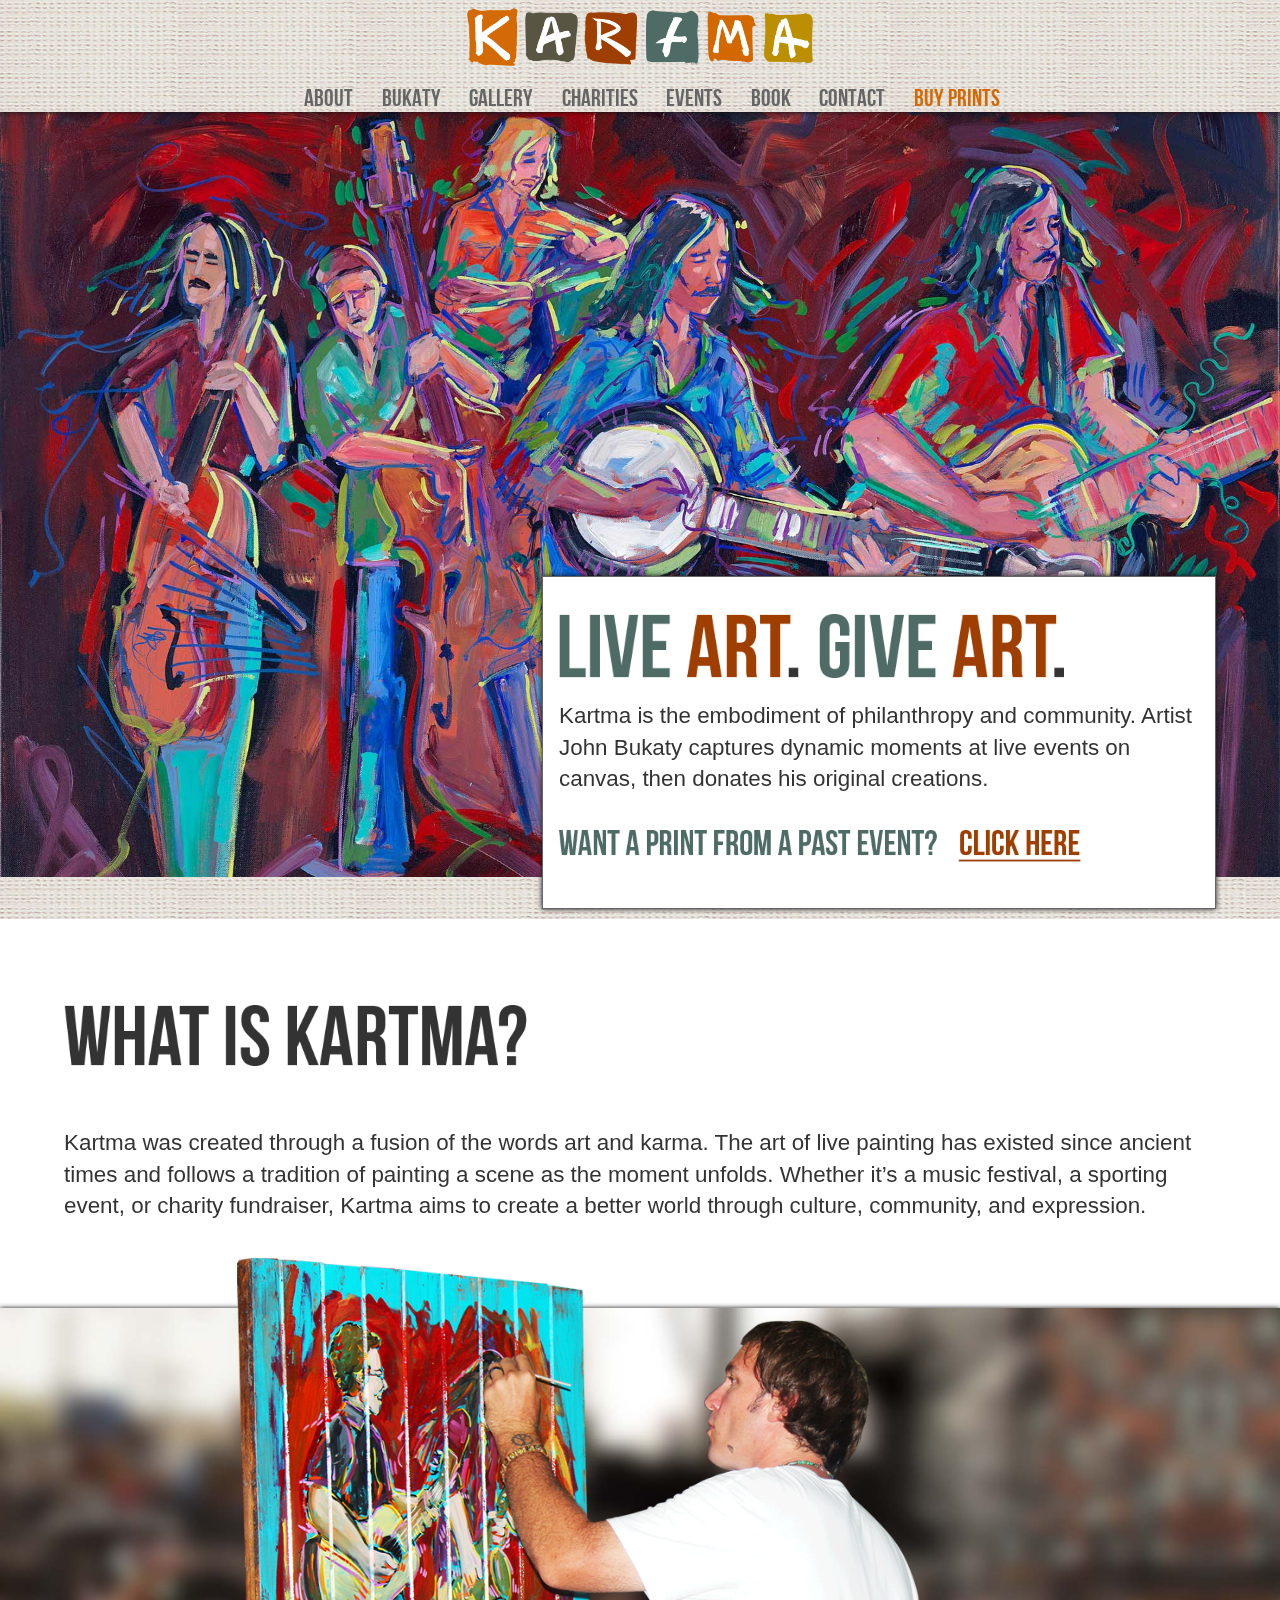
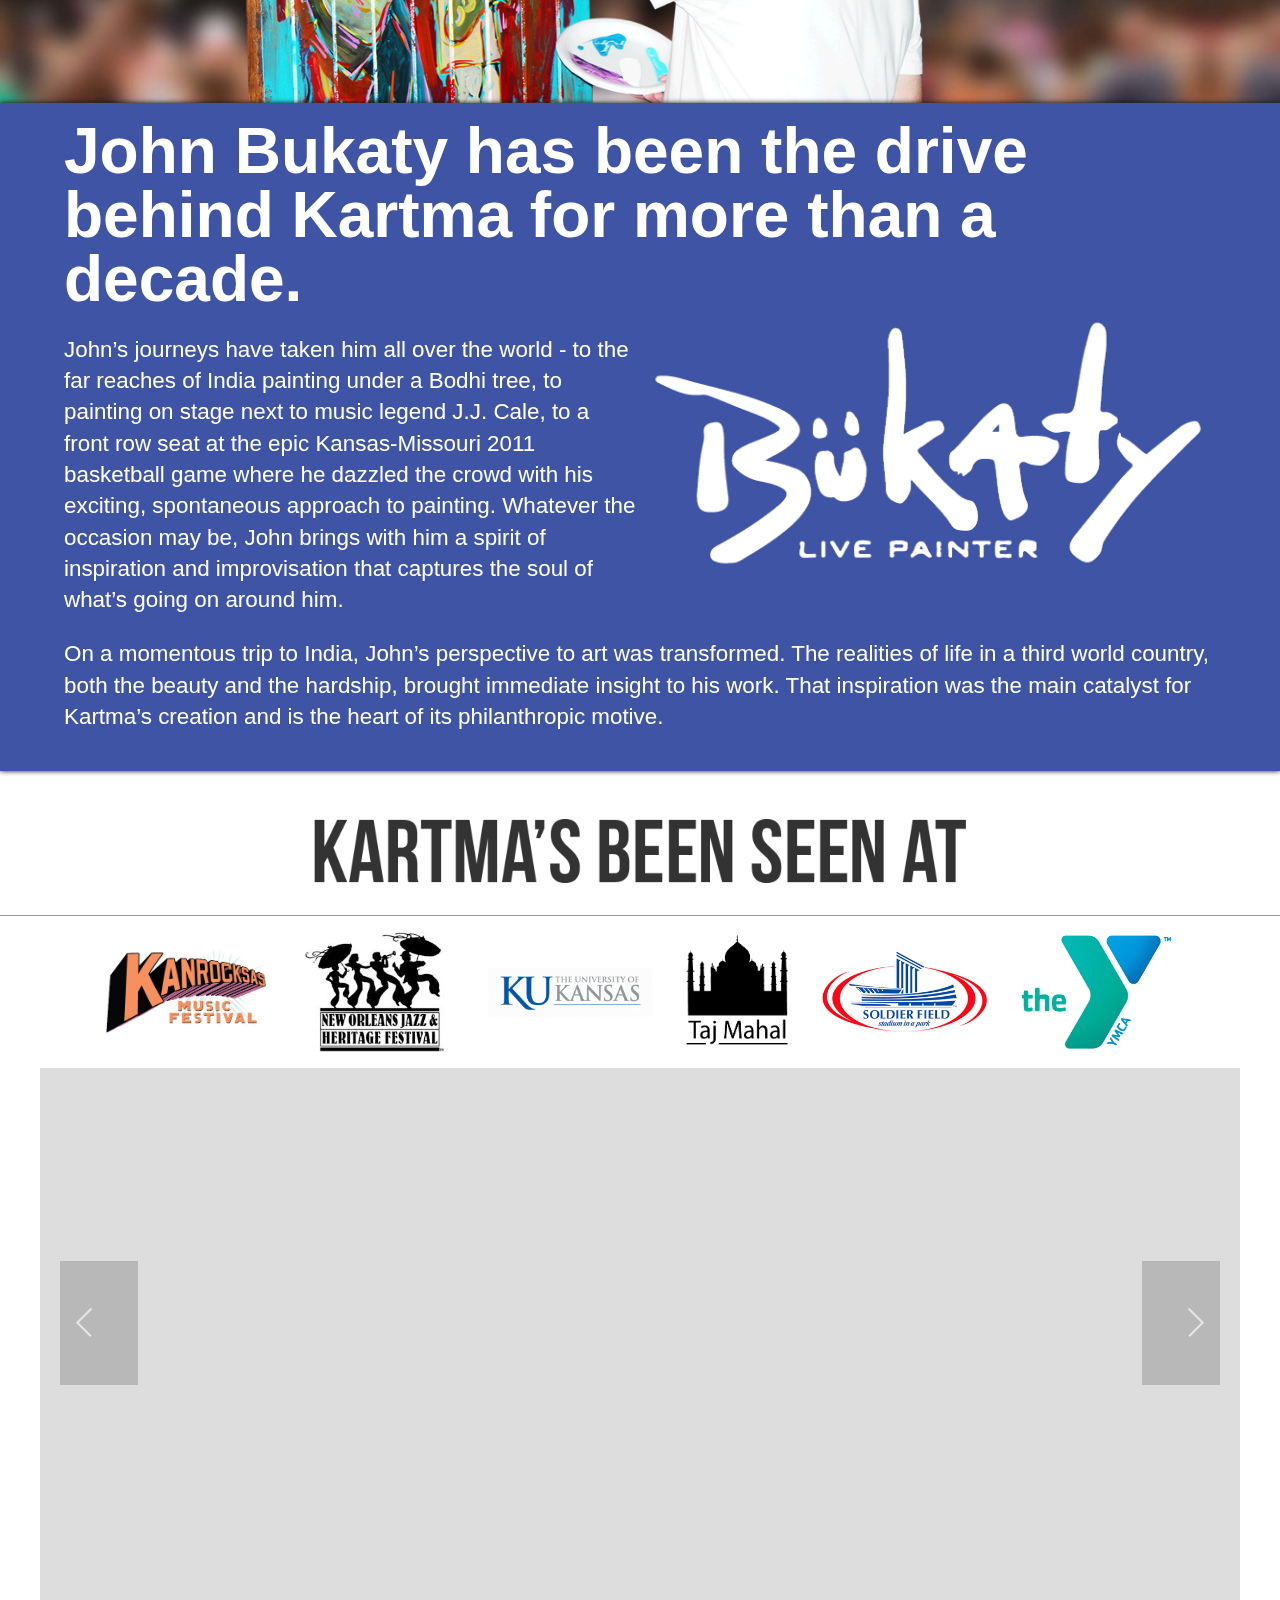
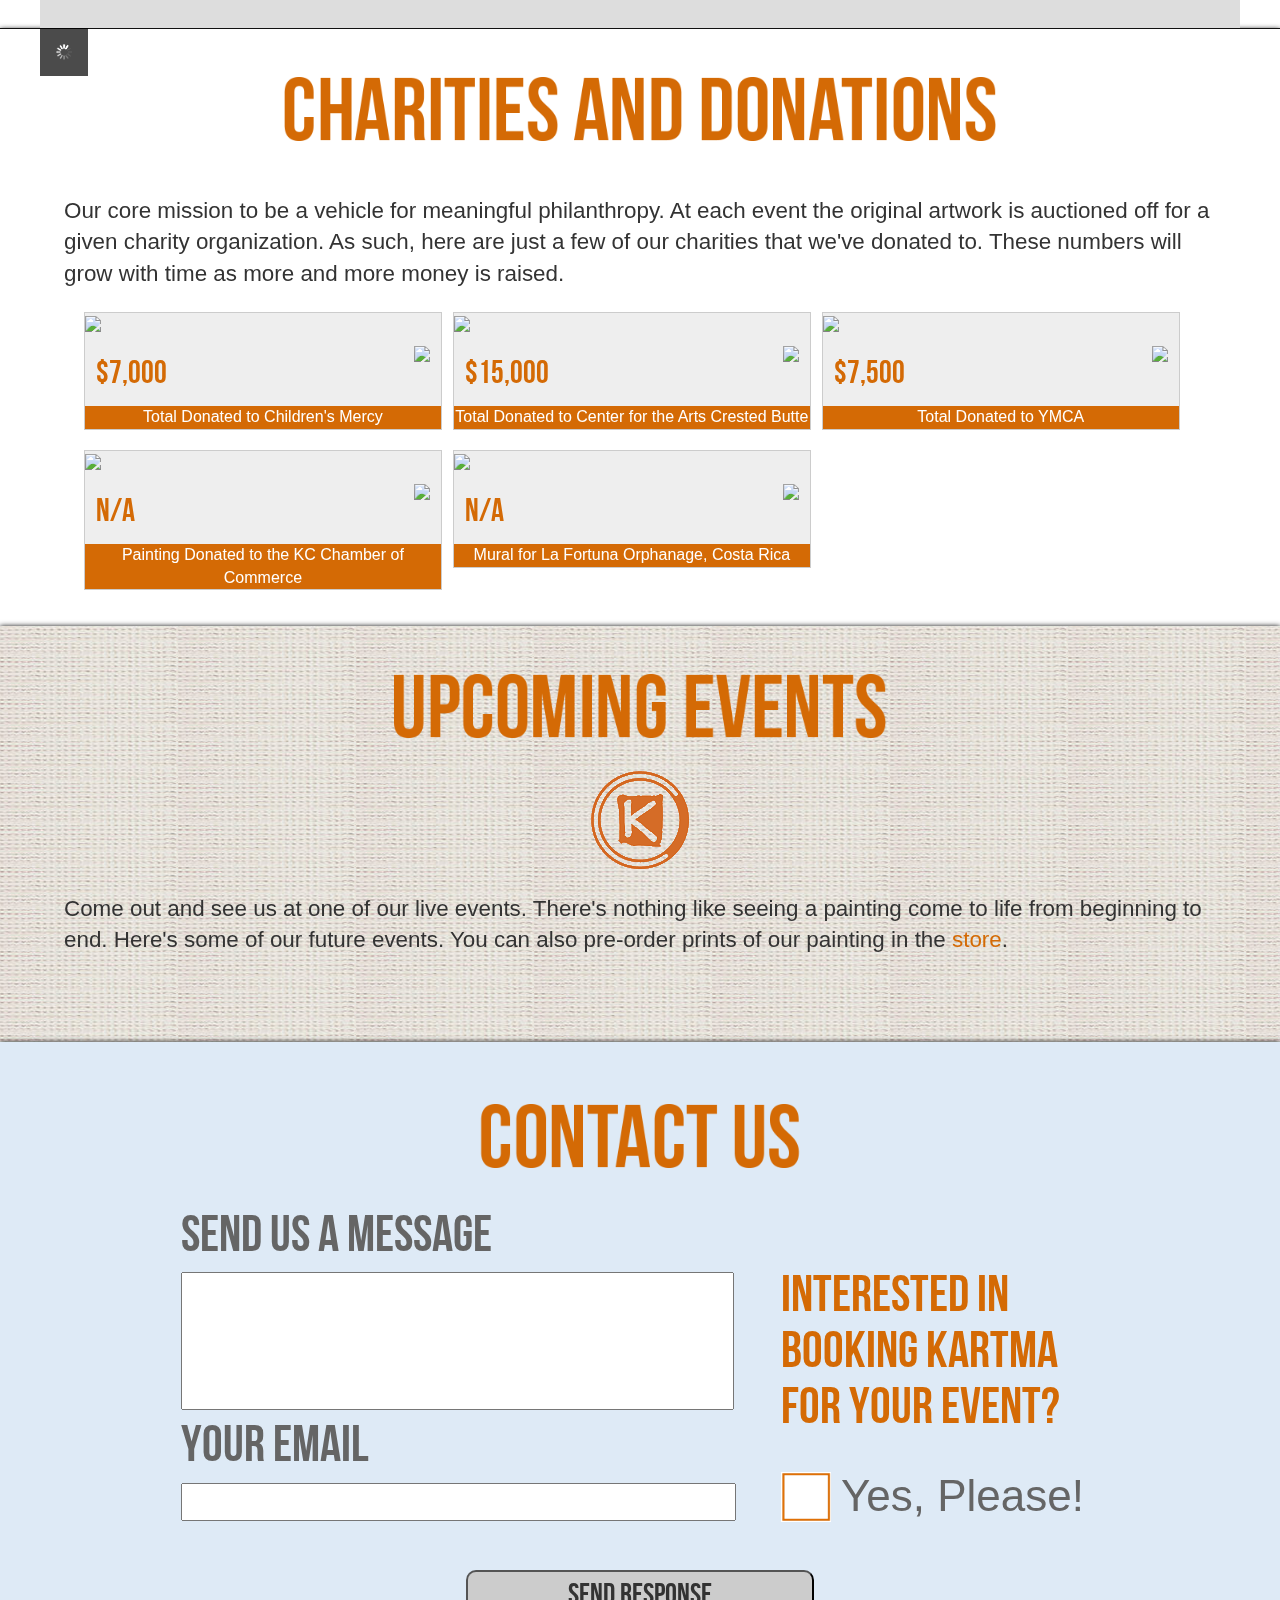
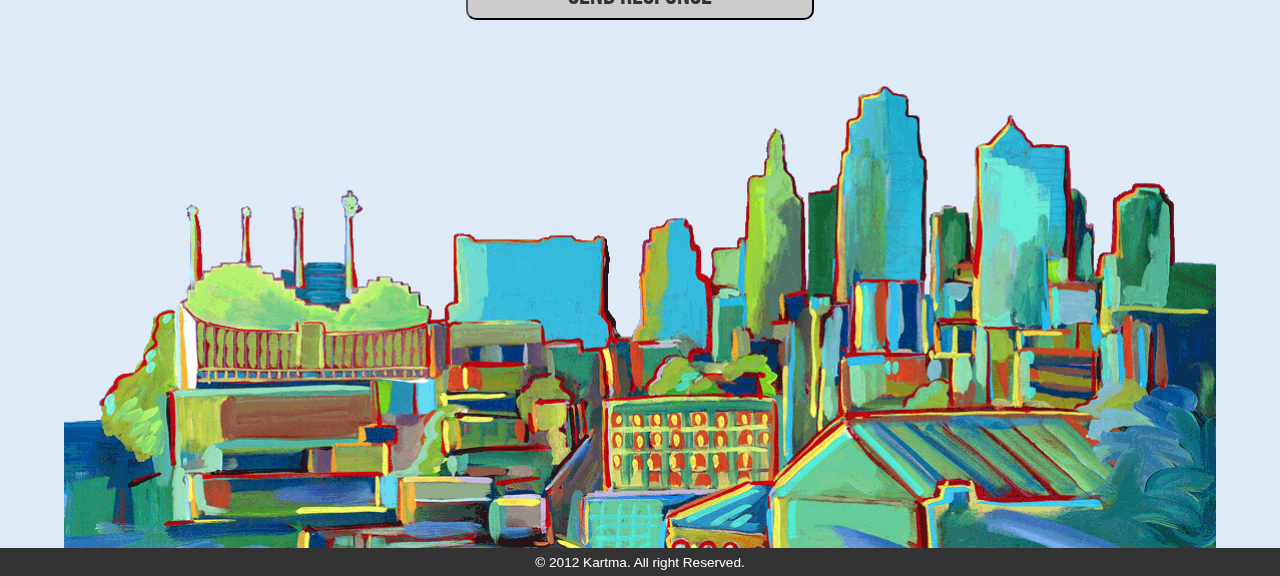
==== commit 46d8333b: "Fixes to Elements After Detached Head Issue" ====
--- a/index.html
+++ b/index.html
@@ -25,6 +25,8 @@
       <a href="#about">About</a>
       <a href="#bukatyHeader">Bukaty</a>
       <a href="#seenAt">Gallery</a>
+      <a href="#donate">Charities</a>
+      <a href="#events">Events</a>
       <a href="#contact">Book</a>
       <a href="#contact">Contact</a>
       <a id="buyPrints" href="http://kartma.bigcartel.com">Buy Prints</a>
@@ -67,9 +69,12 @@
   <section id="seenAt" class="clearfix">
     <h1 class="title"><img class="center" src="img/seenAt.png"></h1>
     <div id="seenAt_Logos">
-      <img src="img/events/kanrocksas_logo.jpg" title="Kanrocksas" alt="Kanrocksas">
-      <img src="img/events/wakarusa_logo.png" title="Wakarusa" alt="Wakarusa">
-      <img src="img/events/noJazzFest_logo.jpg" title="New Orleans Jazz Fest" alt="New Orleans Jazz Fest">
+      <img src="img/events/kanrocksas_logo.jpg" title="Kanrocksas, Kansas" alt="Kanrocksas">
+      <img src="img/events/noJazzFest_logo.jpg" title="New Orleans Jazz Fest, Louisiana" alt="New Orleans Jazz Fest, Louisiana">
+      <img src="img/events/ku.gif" title="University of Kansas, Kansas" alt="University of Kansas">
+      <img src="img/events/tajmahal_logo.png" title="Taj Mahal, India" alt="Taj Mahal, India">
+      <img src="img/events/SoldierField_logo.png" title="Soldier Field, Chicago" alt="Soldier Field, Chicago">
+      <img src="img/events/YMCA_logo.png" title="The YMCA" alt="The">
     </div><!-- end #seenAt_Logos -->
     <div id="galleriaWrap" class="clearfix">
       <article id="galleria"></article>
@@ -77,14 +82,19 @@
   </section>
 
   <section id="donate" class="clearfix shadow">
-    <article>
+     <h1 class="title"><img class="center" src="img/donationsTitle.png"></h1>
+     <article>
+      <p>Our core mission to be a vehicle for meaningful philanthropy. At each event the original artwork is auctioned off for a given charity organization. As such, here are just a few of our charities that we've donated to. These numbers will grow with time as more and more money is raised.</p>
+     </article>
+    <article id="charities">
     </article>
   </section>
 
   <section id="events" class="clearfix shadow">
     <article>
-      <img class="ui-upcoming-events" src="img/eventsTitle.png"/>
+      <h1 class="title"><img class="center" src="img/eventsTitle.png"></h1>
       <img class="ui-loading" src="img/KartmaLoadingAnimation.gif"/>
+      <p>Come out and see us at one of our live events. There's nothing like seeing a painting come to life from beginning to end. Here's some of our future events. You can also pre-order prints of our painting in the <a href="http://store.kartma.org">store</a>.</p>
       <table>
         <thead>
           <tr>
@@ -102,6 +112,7 @@
   </section>
 
   <section id="contact" class="clearfix shadow">
+    <h1 class="title"><img class="center" src="img/contactTitle.png"></h1>
     <article>
       <form id="contact-form" name="contact.php">
         <fieldset class="book-prompt">
--- a/css/style.css
+++ b/css/style.css
@@ -30,9 +30,9 @@
 ::-moz-selection { background: #D46A05; color: #fff; text-shadow: none; }
 ::selection { background: #D46A05; color: #fff; text-shadow: none; }
 
-a { color: #00e; }
-a:visited { color: #551a8b; }
-a:hover { color: #06e; }
+a { color: #d46a05; }
+a:visited { color: ##d46a05; }
+a:hover { color: #333; }
 a:focus { outline: thin dotted; }
 a:hover, a:active { outline: 0; }
 abbr[title] { border-bottom: 1px dotted; }
@@ -100,7 +100,7 @@
 .black { color:#333; }
 
 /* Typography */
-.title{font-family:'BebasNeueRegular';}
+.title{font-family:'BebasNeueRegular'; padding:0.5em 0;}
 .title img {max-width:100%;}
 h1 {-webkit-margin-before: 0; -webkit-margin-after: 0;}
 h1 {font-size:4em; margin: 0; line-height: 1em;}
@@ -126,7 +126,7 @@
 
 /* Navigation */
 nav {background:url(../img/canvasTexture.jpg); position:fixed; top:0; left:0; width:100%; padding: 0.5em 0; z-index:1000;}
-nav a, nav a:visited, nav a:active {font-size:2em; margin-left:1em; color:#666; font-family:'BebasNeueRegular', sans-serif; text-transform:uppercase;}
+nav a, nav a:visited, nav a:active {font-size:1.75em; margin-left:1em; color:#666; font-family:'BebasNeueRegular', sans-serif; text-transform:uppercase;}
 nav a:hover {color:#333;}
 hgroup {width:90%;}
 #mainLogo {float:left;}
@@ -157,7 +157,7 @@
 #seenAt {padding-bottom:0;border-bottom:1px solid #111;}
 #seenAt h1 {padding:0.5em; border-bottom:1px solid #999;}
 #seenAt_Logos {text-align:center;}
-#seenAt_Logos img {padding:1em 1%; max-width:23%; max-height:7.5em;}
+#seenAt_Logos img {padding:1em 1%; max-width:13%; max-height:7.5em;}
 
 /* Gallery */
 #galleriaWrap {background:#fff;}
@@ -168,11 +168,6 @@
 #events{
  background:url(../img/canvasTexture.jpg);
  padding-bottom: 4em;
-}
-#events .ui-upcoming-events{
-  margin: 7% auto 4%;
-  display: block;
-  height: auto;
 }
 #events table{
   margin: auto;
@@ -186,9 +181,14 @@
   display: block;
   margin: auto;
 }
-#events a{
+#events table a{
   color: #D0D0CE;
 }
+
+#events table a:hover{
+  color: #fff;
+}
+
 #events th{
   text-transform: uppercase;
   color: #5A5E5F;
@@ -328,10 +328,11 @@
  *************/
 
 /* Smaller than standard 1200 (devices and browsers) */
-  @media only screen and (max-width: 1200px) {
+  @media only screen and (max-width: 1300px) {
    /* Navigation */
    #mainLogo {display: block; margin:0 auto; float:none;}
-   #mainNav {display: block; float: none; text-align:center; clear:both; line-height: 0; padding: 1.2em 0 0.2em;}
+   #mainNav {display: block; float: none; text-align:center; clear:both; line-height: 0; padding: 1.2em 0 0.2em; }
+   nav a, nav a:visited, nav a:active { font-size: 1.5em; }
 
    /* Header */
    header article {margin-top:50%;}
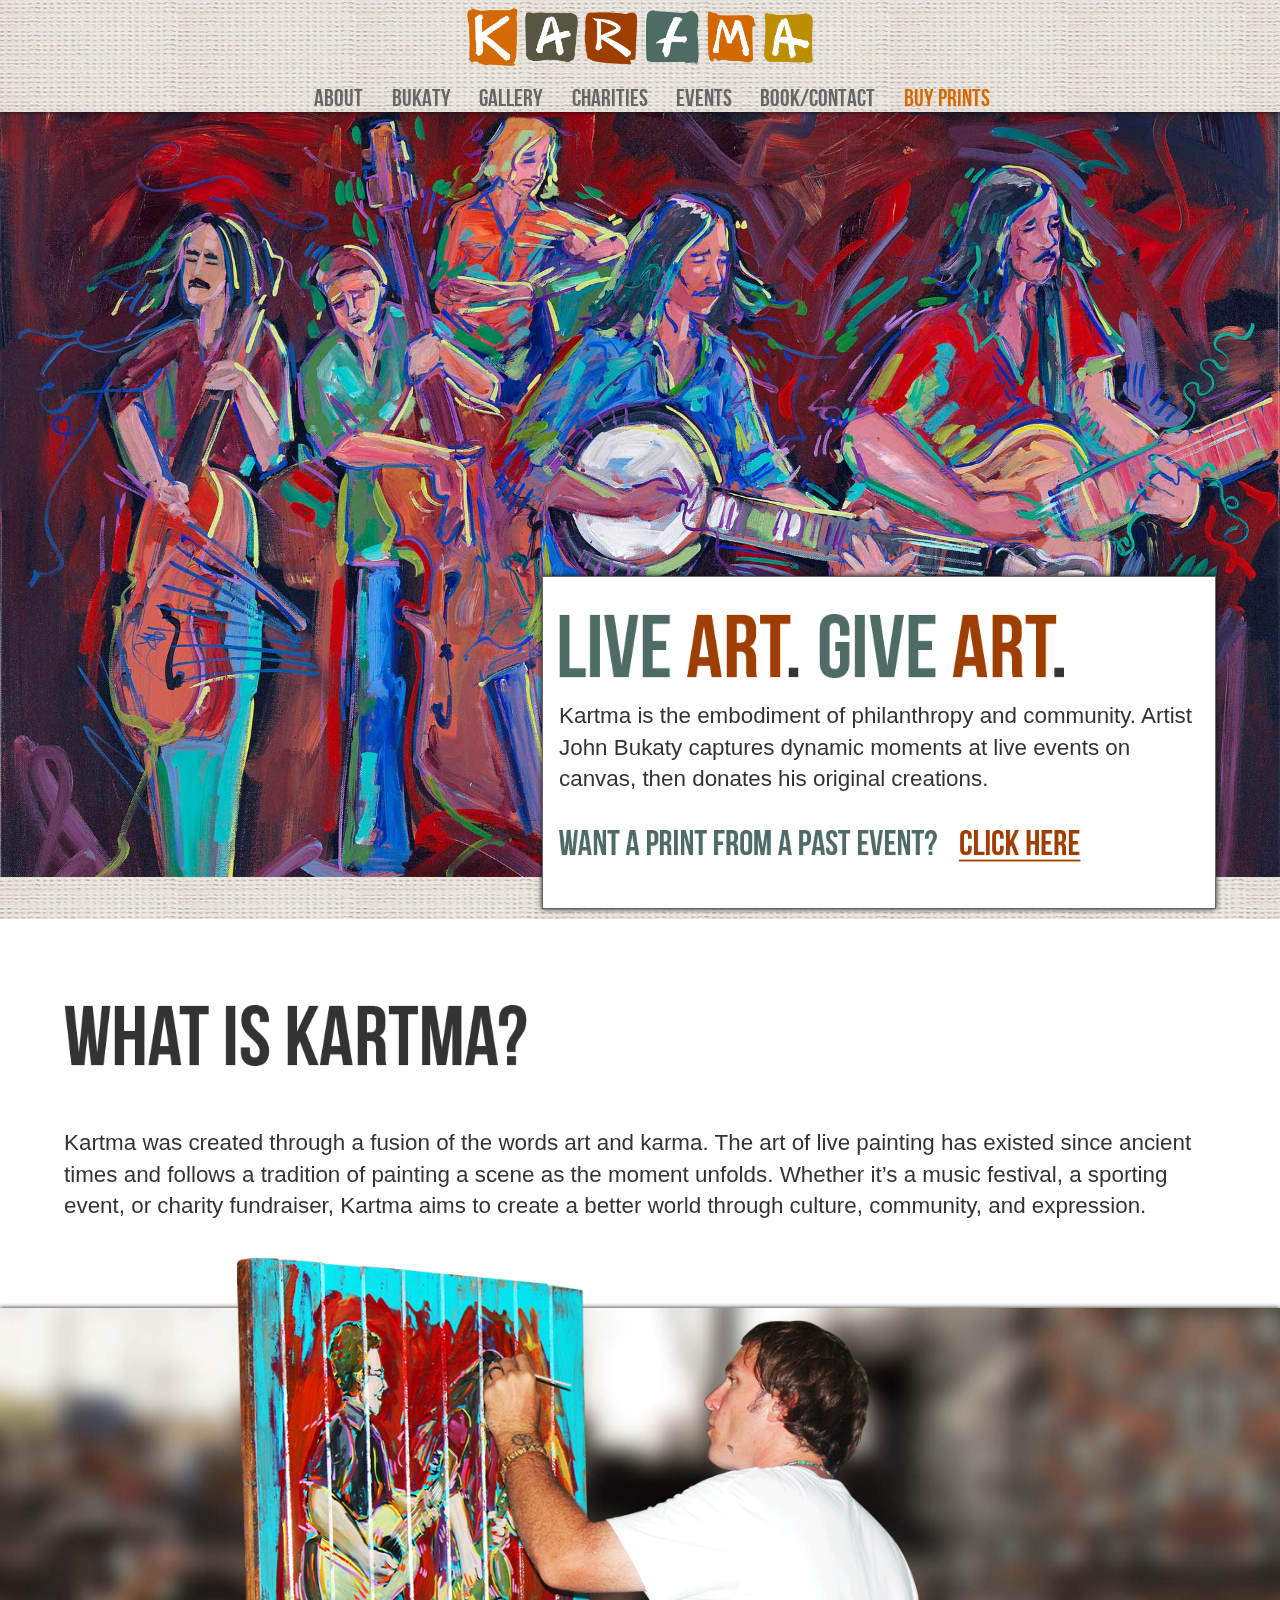
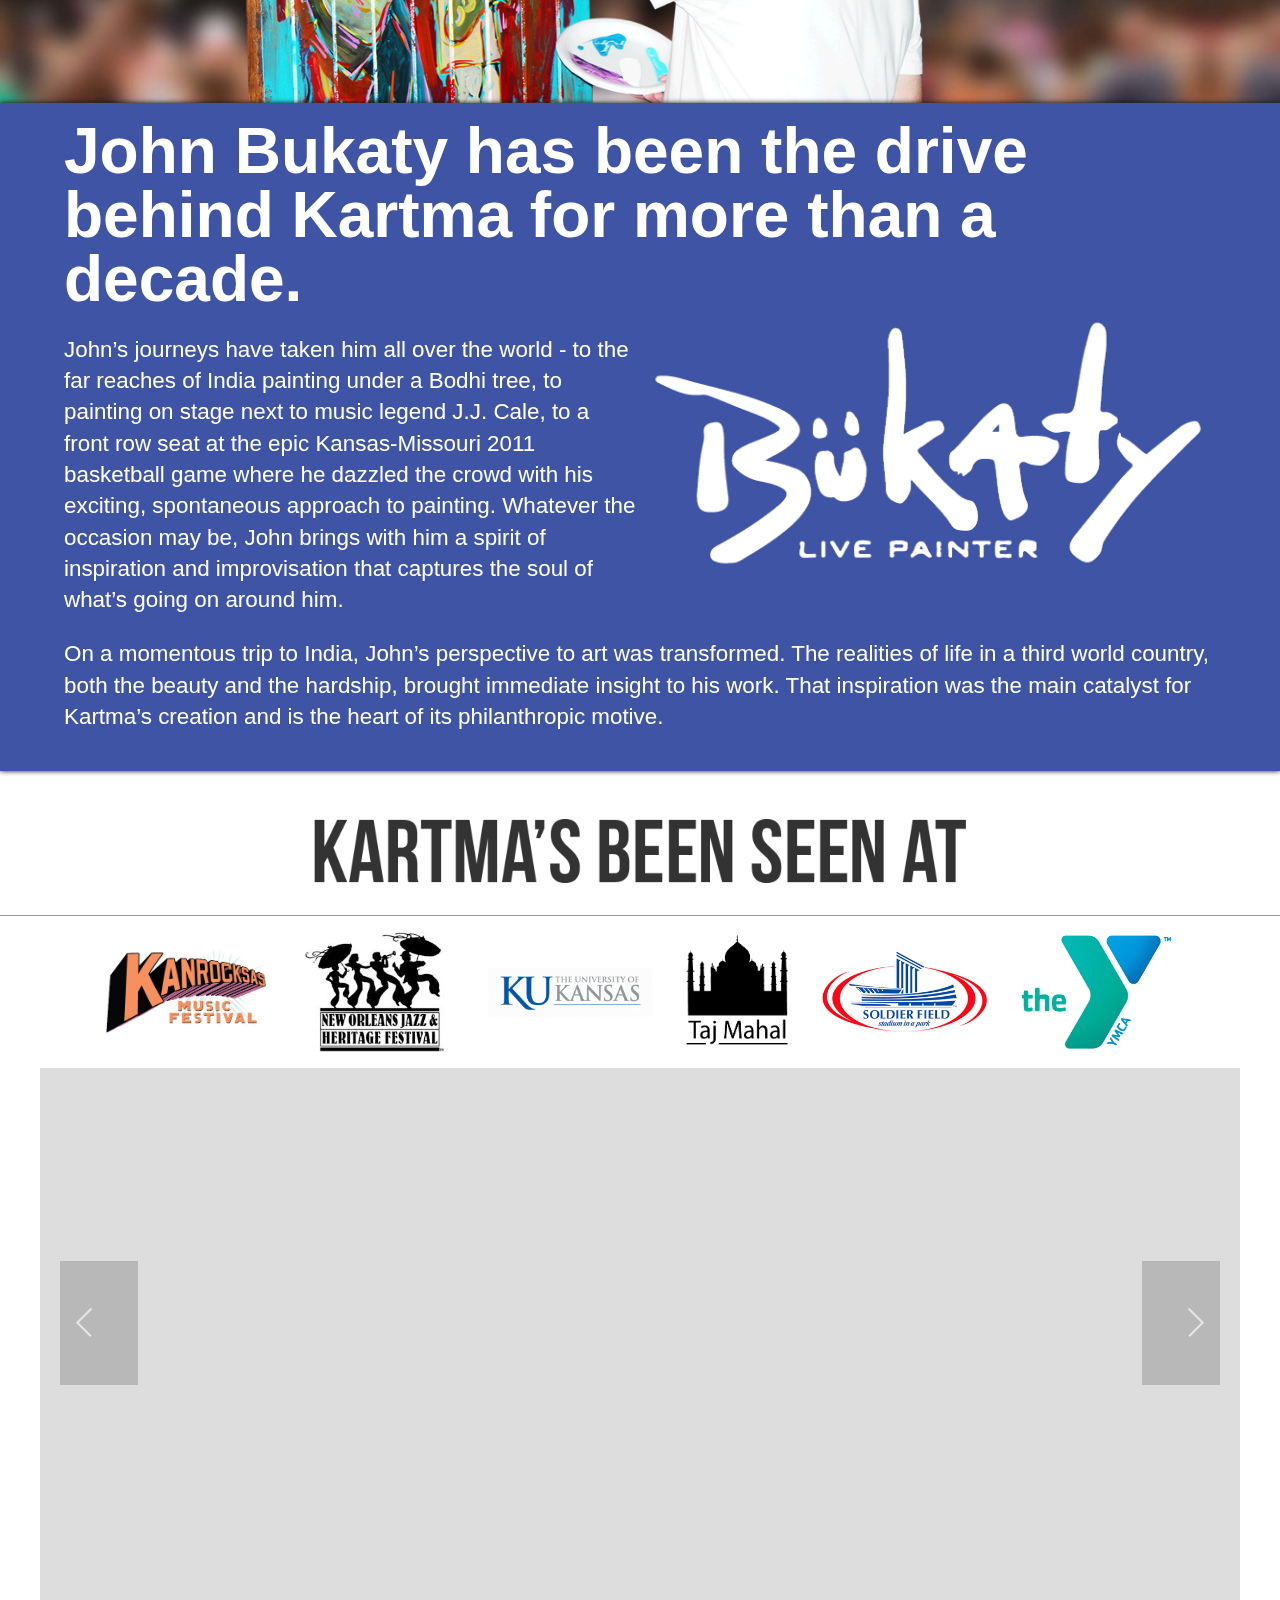
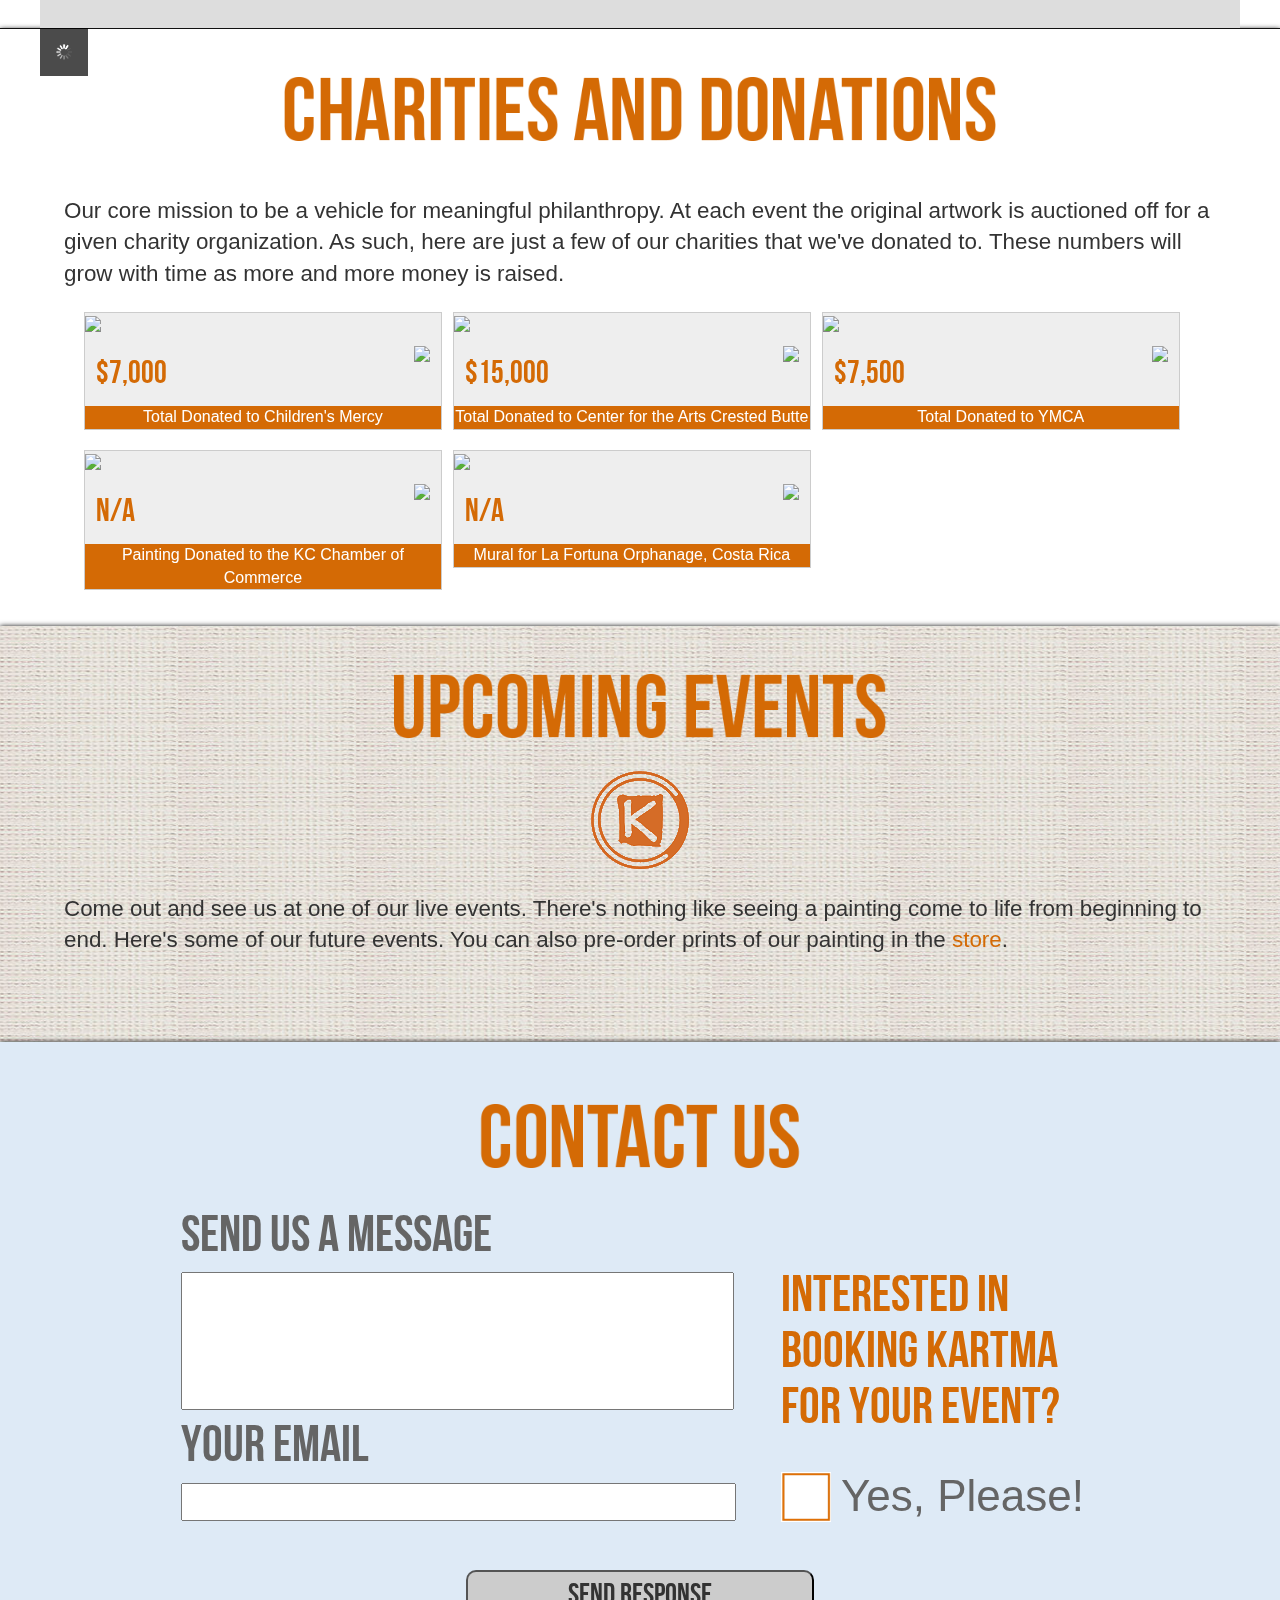
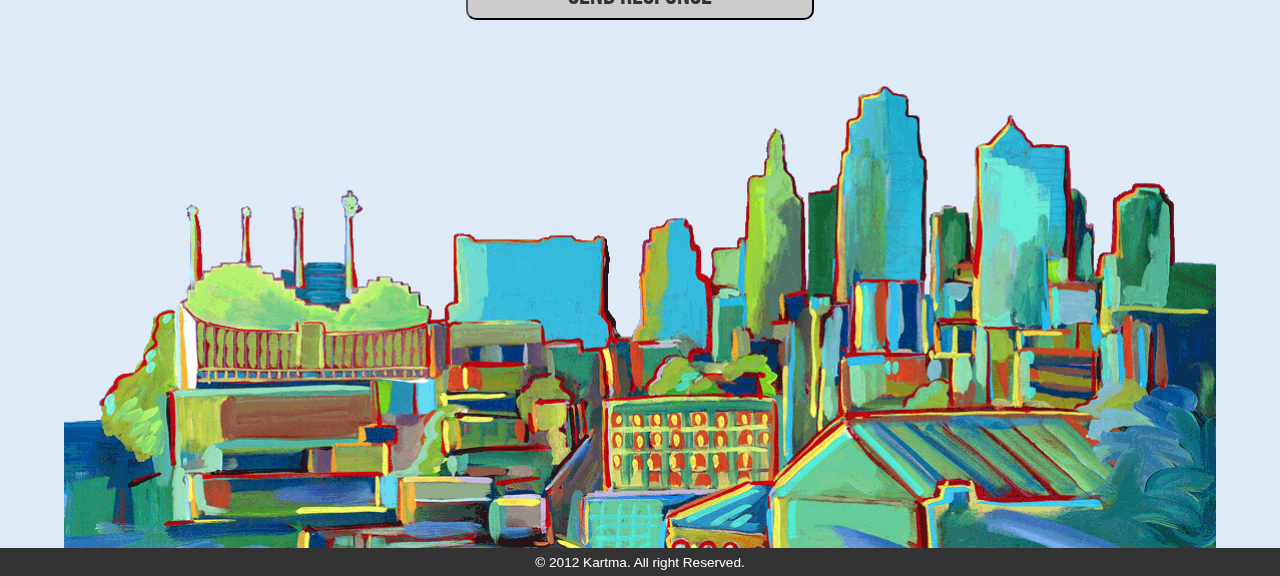
==== commit a4f0b99a: "Implemented Scrolling Nav" ====
--- a/index.html
+++ b/index.html
@@ -7,7 +7,7 @@
   <meta charset="utf-8">
   <meta http-equiv="X-UA-Compatible" content="IE=edge,chrome=1">
   <title>Kartma | Live Event Painting and Prints</title>
-  <meta name="description" content="Kartma features live painter John Bukaty, donating his original works and selling prints.">
+  <meta name="description" content="Kartma features painter John Bukaty, capturing live events and donating creations to charity.">
   <meta name="author" content="Coty Beasley & Beasley Creative">
 
   <meta name="viewport" content="width=device-width">
@@ -27,8 +27,7 @@
       <a href="#seenAt">Gallery</a>
       <a href="#donate">Charities</a>
       <a href="#events">Events</a>
-      <a href="#contact">Book</a>
-      <a href="#contact">Contact</a>
+      <a href="#contact">Book/Contact</a>
       <a id="buyPrints" href="http://kartma.bigcartel.com">Buy Prints</a>
     </div><!-- end #mainNav -->
     </hgroup>
@@ -150,6 +149,7 @@
   <script src="js/plugins.js"></script>
   <script src="js/script.js"></script>
   <script src="js/supersized.js"></script>
+  <script src="js/smoothscroll.js"></script>
   <!-- load Galleria -->
   <script src="js/galleria/galleria-1.2.8.min.js"></script>
   <!-- load picasa plugin -->
@@ -160,6 +160,11 @@
       
       $.supersized({
         slides  :   [ {image : 'img/banner.jpg'} ]
+      });
+
+      $('nav a').smoothScroll({
+        excludeWithin: [''],
+        offset: -80
       });
 
     });
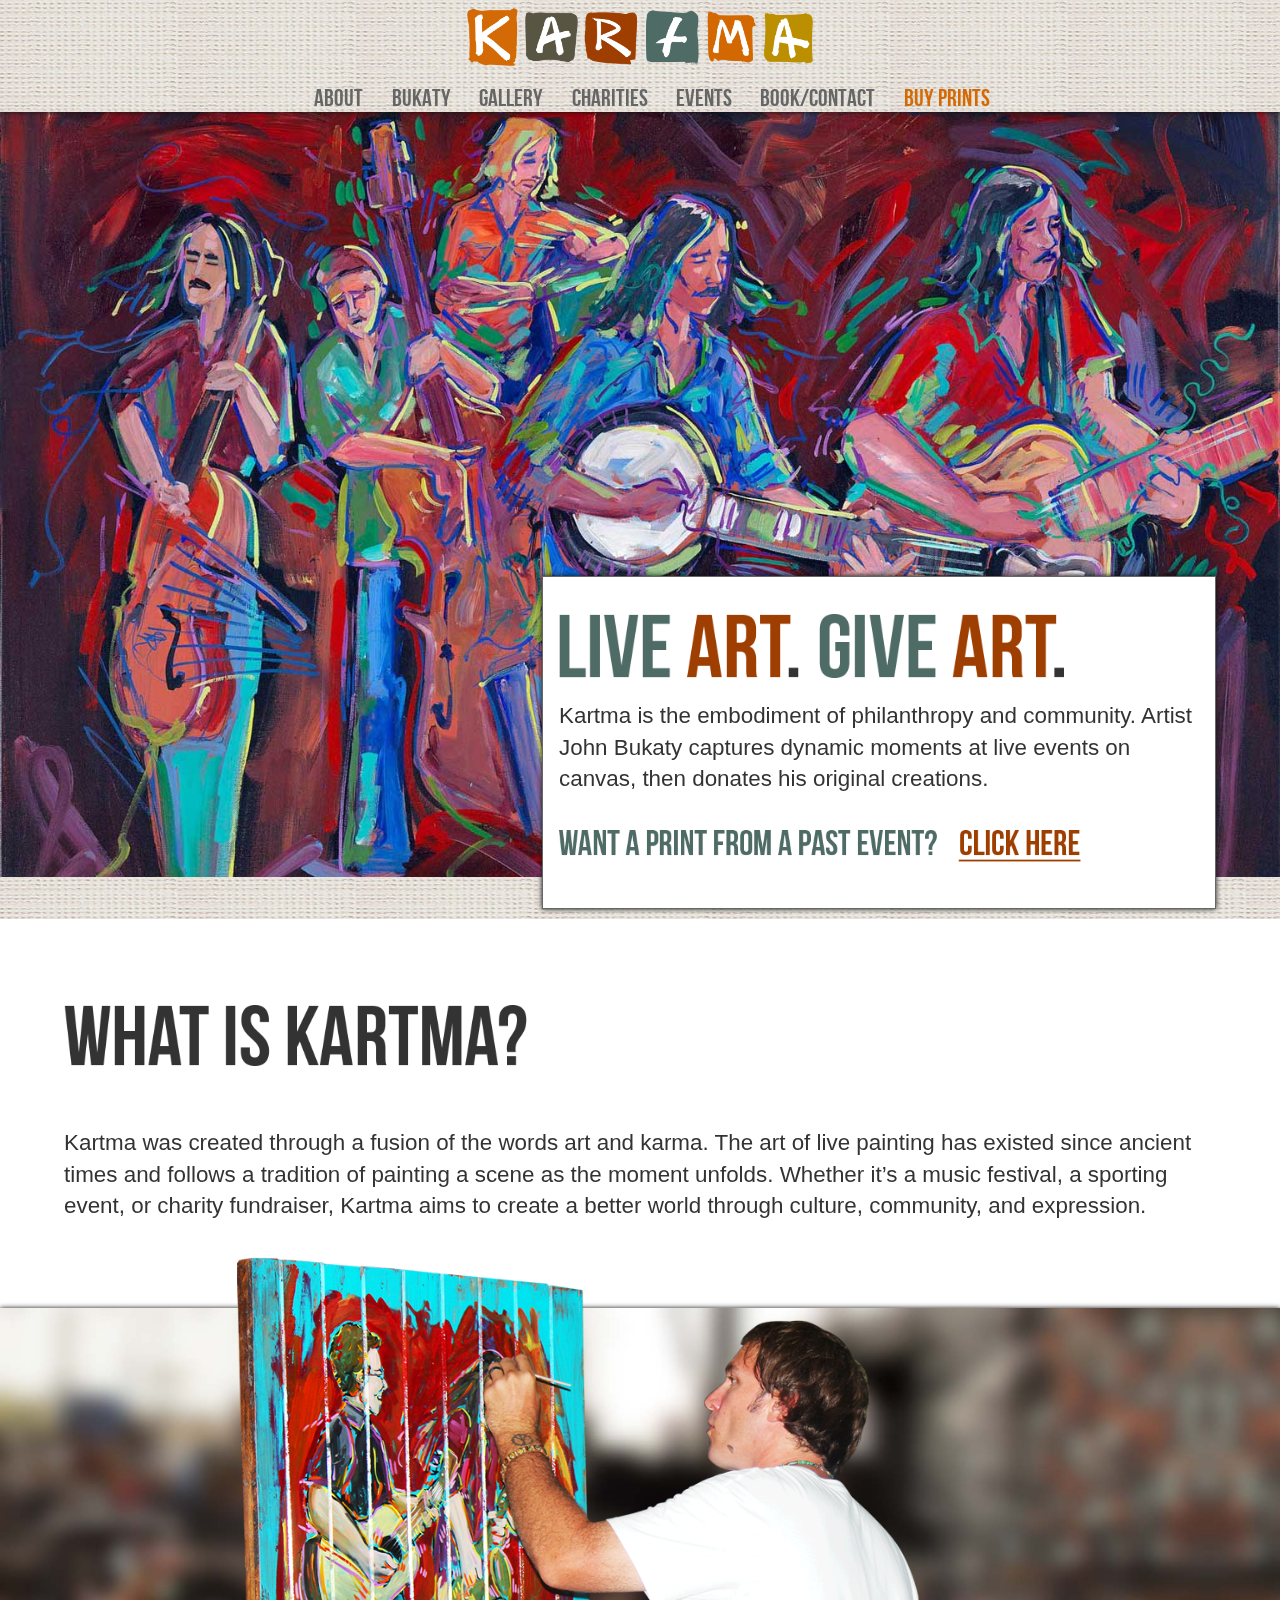
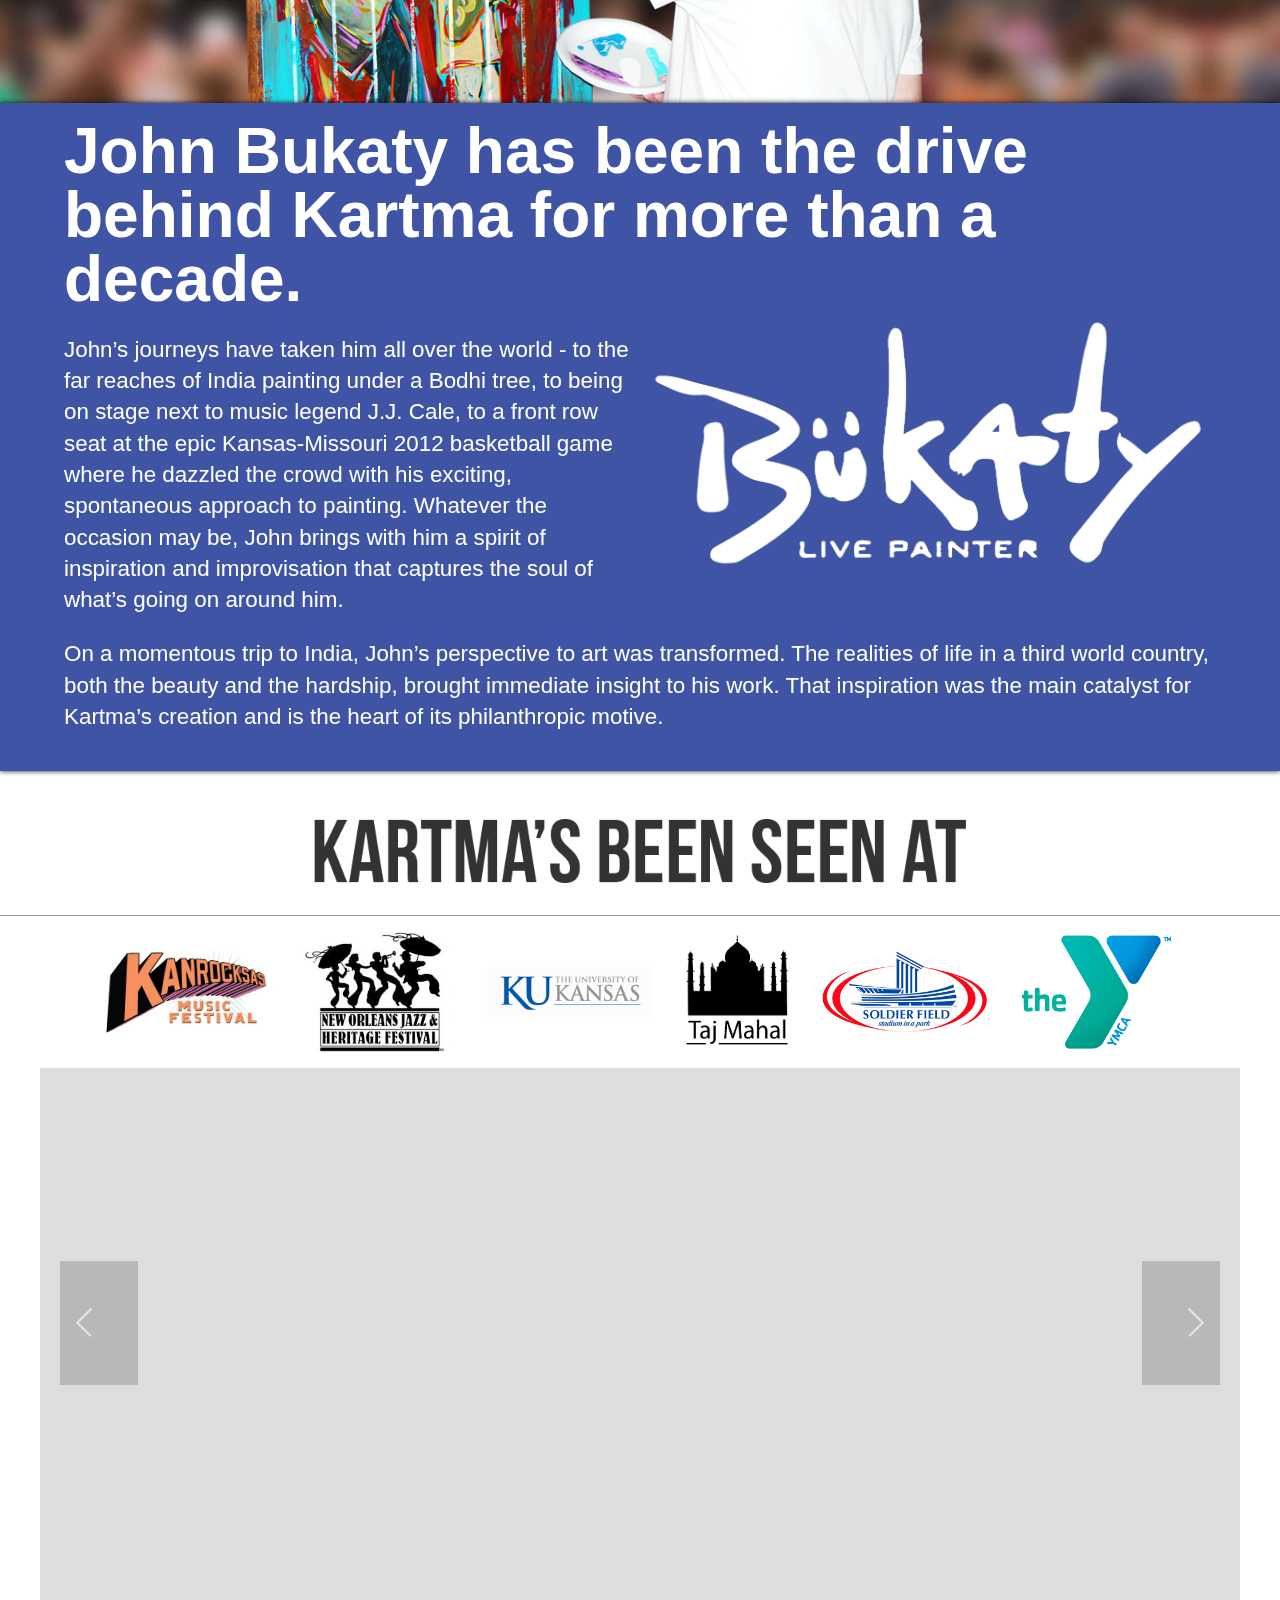
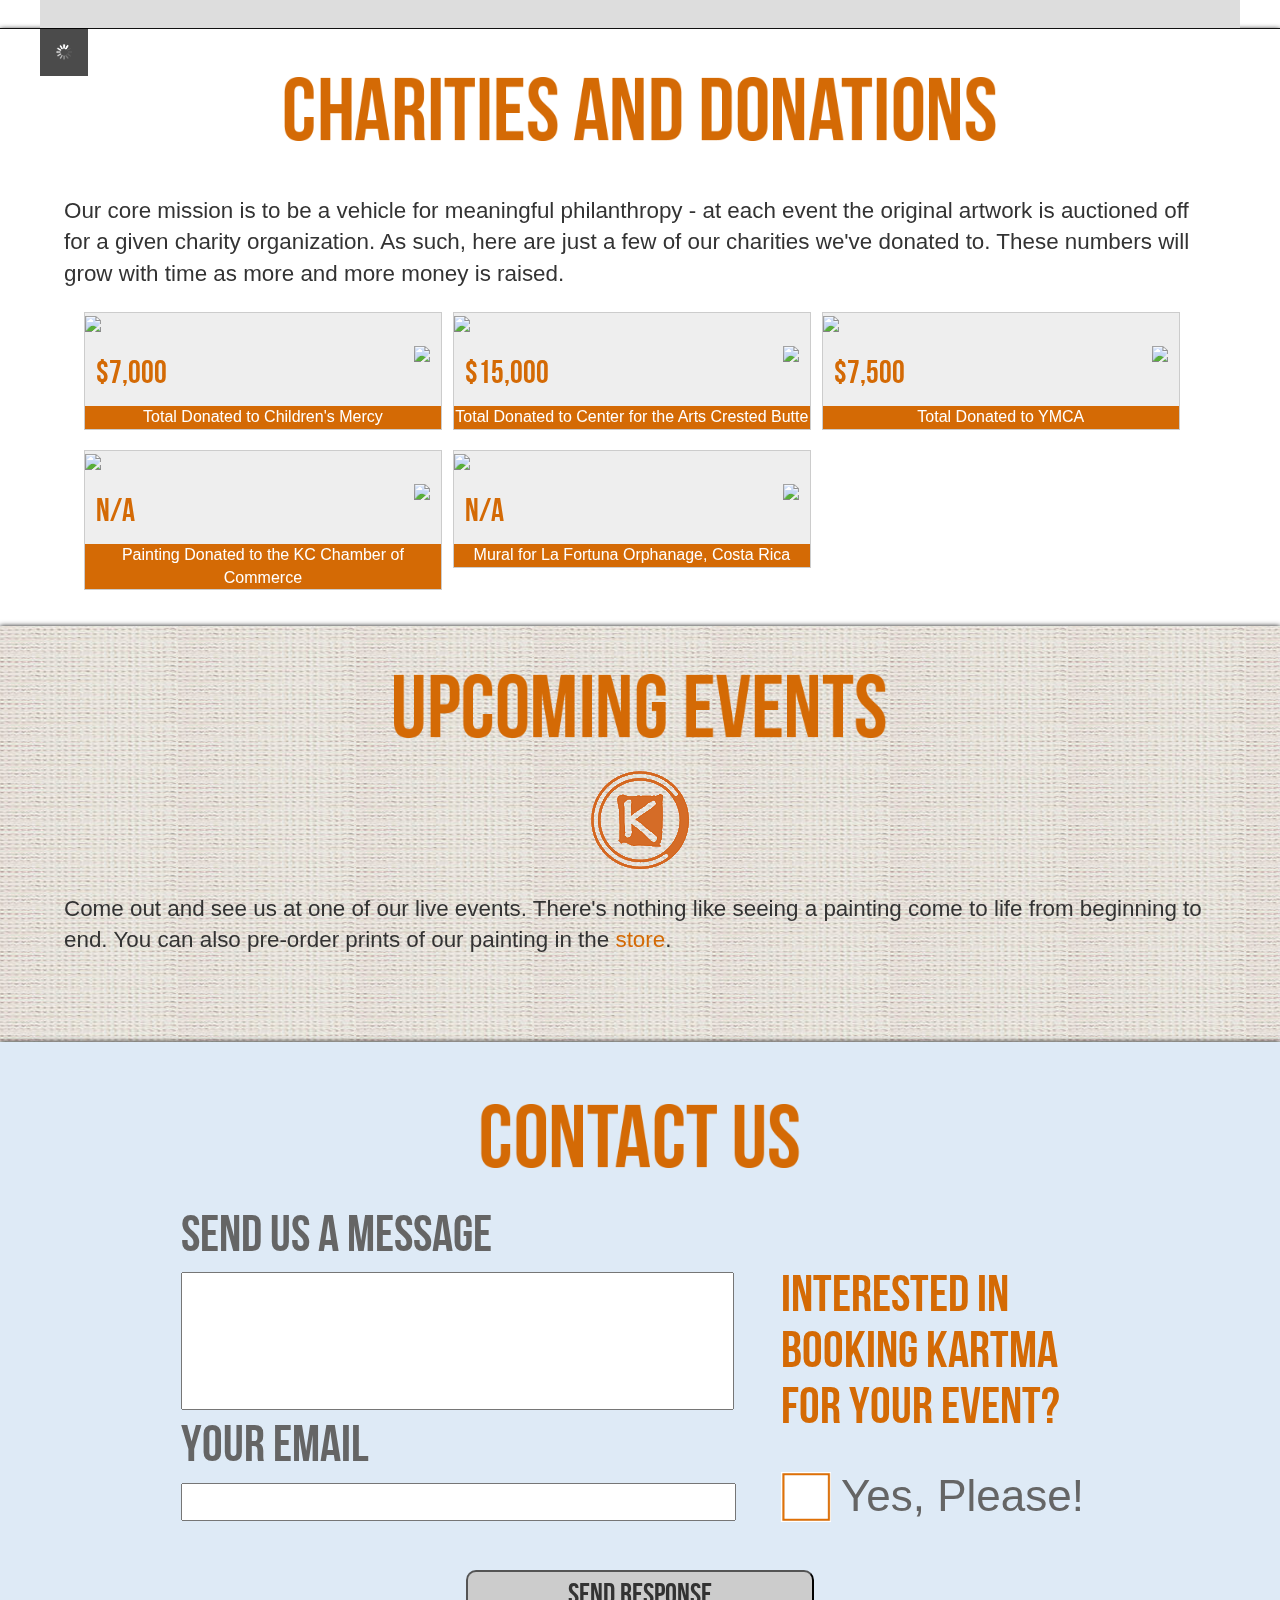
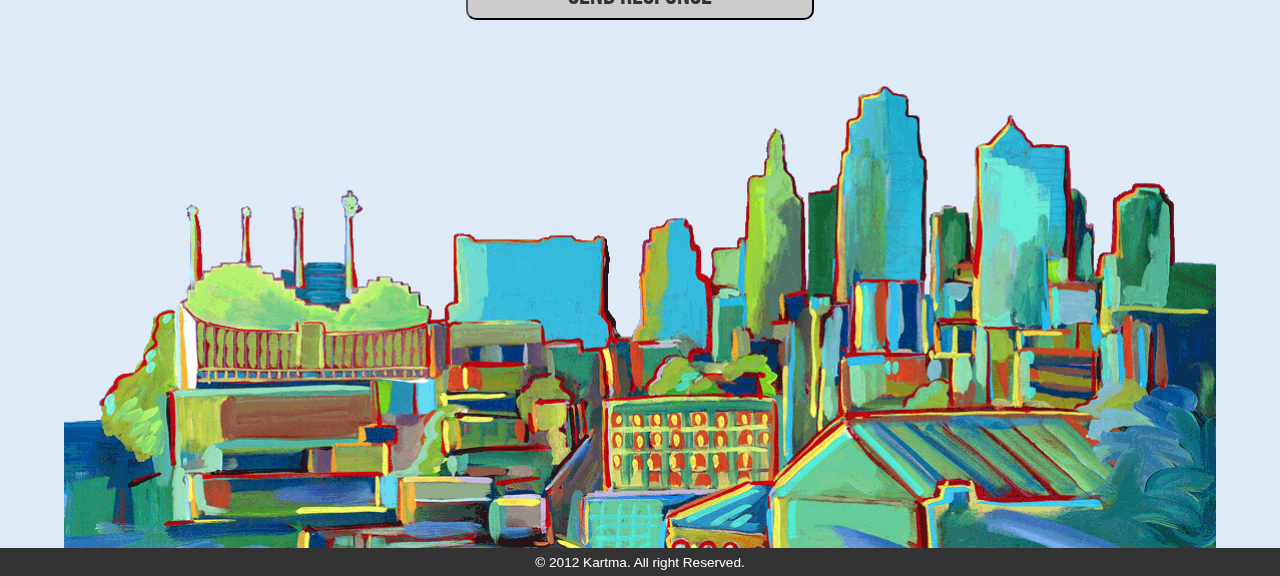
==== commit 5c38ac57: "Copy Changes - Clarification" ====
--- a/index.html
+++ b/index.html
@@ -61,7 +61,7 @@
     <article class="clearfix">
       <h1>John Bukaty has been the drive behind Kartma for more than a decade.</h1>
       <img src="img/bukatyLogo.png">
-      <p>John’s journeys have taken him all over the world - to the far reaches of India painting under a Bodhi tree, to painting on stage next to music legend J.J. Cale, to a front row seat at the epic Kansas-Missouri 2011 basketball game where he dazzled the crowd with his exciting, spontaneous approach to painting. Whatever the occasion may be, John brings with him a spirit of inspiration and improvisation that captures the soul of what’s going on around him.</p>
+      <p>John’s journeys have taken him all over the world - to the far reaches of India painting under a Bodhi tree, to being on stage next to music legend J.J. Cale, to a front row seat at the epic Kansas-Missouri 2012 basketball game where he dazzled the crowd with his exciting, spontaneous approach to painting. Whatever the occasion may be, John brings with him a spirit of inspiration and improvisation that captures the soul of what’s going on around him.</p>
       <p>On a momentous trip to India, John’s perspective to art was transformed. The realities of life in a third world country, both the beauty and the hardship, brought immediate insight to his work. That inspiration was the main catalyst for Kartma’s creation and is the heart of its philanthropic motive.</p>
     </article>
   </section>
@@ -83,7 +83,7 @@
   <section id="donate" class="clearfix shadow">
      <h1 class="title"><img class="center" src="img/donationsTitle.png"></h1>
      <article>
-      <p>Our core mission to be a vehicle for meaningful philanthropy. At each event the original artwork is auctioned off for a given charity organization. As such, here are just a few of our charities that we've donated to. These numbers will grow with time as more and more money is raised.</p>
+      <p>Our core mission is to be a vehicle for meaningful philanthropy -  at each event the original artwork is auctioned off for a given charity organization. As such, here are just a few of our charities we've donated to. These numbers will grow with time as more and more money is raised.</p>
      </article>
     <article id="charities">
     </article>
@@ -93,7 +93,7 @@
     <article>
       <h1 class="title"><img class="center" src="img/eventsTitle.png"></h1>
       <img class="ui-loading" src="img/KartmaLoadingAnimation.gif"/>
-      <p>Come out and see us at one of our live events. There's nothing like seeing a painting come to life from beginning to end. Here's some of our future events. You can also pre-order prints of our painting in the <a href="http://store.kartma.org">store</a>.</p>
+      <p>Come out and see us at one of our live events. There's nothing like seeing a painting come to life from beginning to end. You can also pre-order prints of our painting in the <a href="http://store.kartma.org">store</a>.</p>
       <table>
         <thead>
           <tr>
--- a/css/style.css
+++ b/css/style.css
@@ -373,6 +373,19 @@
     /* Seen At */
     #seenAt_Logos img {max-width:30%;}
 
+    /* Contact */
+    #contact .title img {width:100%; height:auto;}
+    #contact .book-prompt{
+      float: none;
+      padding-bottom: 3em;
+      max-width: 100%;
+    }
+    #contact .book-prompt .cta{
+      font-size: 70px;
+      line-height: 1em;
+    }
+    #contact .submit .button {width:100%;}
+
 
   }
 
@@ -391,19 +404,6 @@
     /* Header */
     header article.shadow {margin: 60% auto 0;}
    }
-
-@media (max-width: 785px){
-  #contact .book-prompt{
-    float: none;
-    padding-bottom: 3em;
-    max-width: 100%;
-  }
-  #contact .book-prompt .cta{
-    font-size: 70px;
-    line-height: 1em;
-  }
-}
-
 
 .ir { display: block; border: 0; text-indent: -999em; overflow: hidden; background-color: transparent; background-repeat: no-repeat; text-align: left; direction: ltr; *line-height: 0; }
 .ir br { display: none; }
